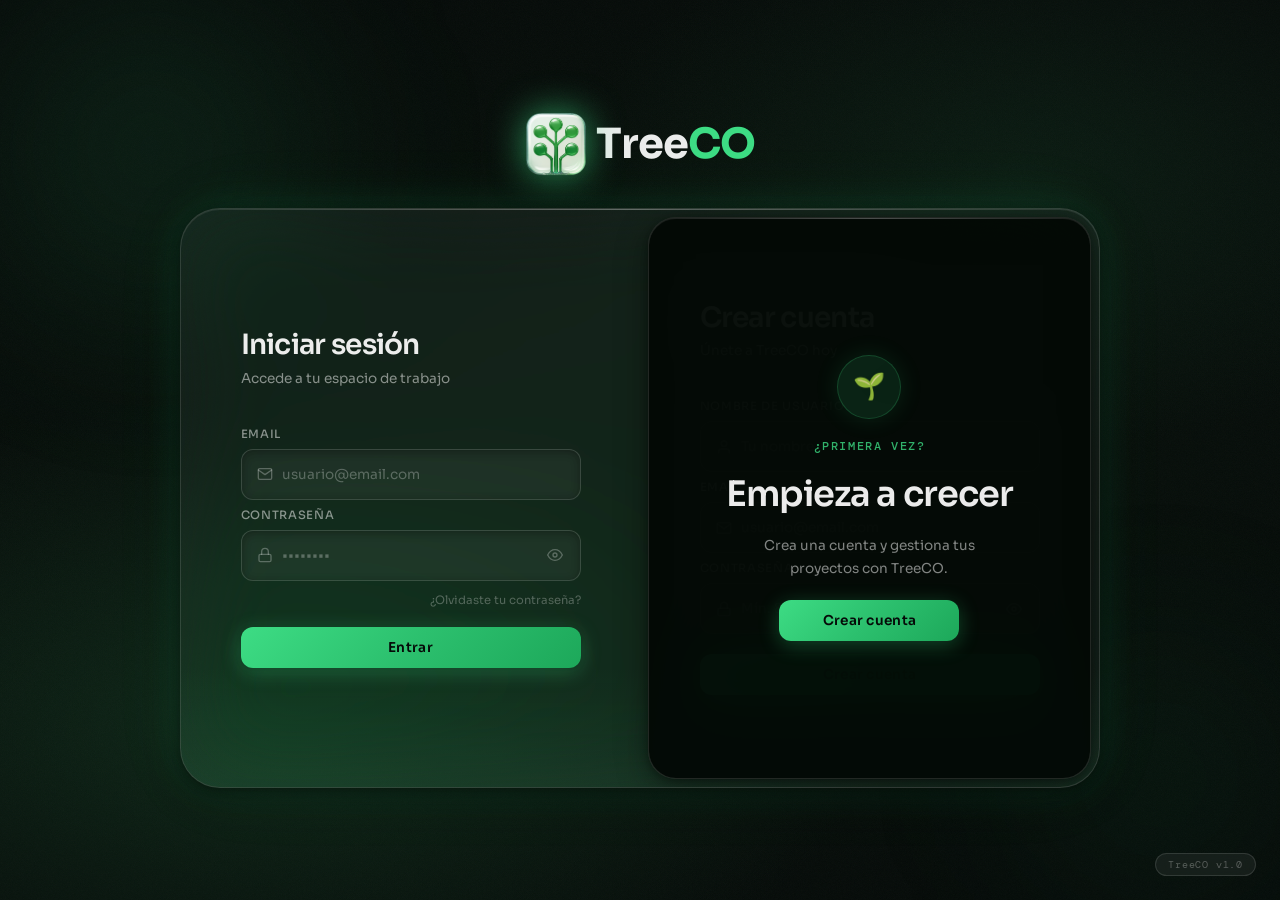
==== frontend/calendar.html @ d1b994dc "Add calendar feature with HTML structure, CSS styles, and JavaScript functionality; update dashboard" ====
<!DOCTYPE html>
<html lang="es">
<head>
  <meta charset="UTF-8" />
  <meta name="viewport" content="width=device-width, initial-scale=1.0" />
  <title>TreeCO — Calendario</title>
  <link rel="icon" type="image/png" href="assets/img/favicon/TreeCO.svg" />
  <link rel="apple-touch-icon" href="assets/img/favicon/TreeCO.svg" />
  <link rel="stylesheet" href="css/root.css" />
  <link rel="stylesheet" href="css/dashboard.css" />
  <link rel="stylesheet" href="css/calendar.css" />
  <script>
    (function () {
      if (!sessionStorage.getItem('treeco_user')) {
        window.location.replace('index.html');
      }
    })();
  </script>
</head>
<body>

  <!-- ── Barra lateral izquierda — IDÉNTICA al dashboard ── -->
  <div class="lateral-izq">
    <a class="logo" href="dashboard.html">
      <img src="assets/img/favicon/TreeCO.svg" alt="TreeCO logo" class="logo-imagen" width="40" height="40" draggable="false" />
      <span class="logo-nombre">Tree<span>CO</span></span>
    </a>

    <nav class="navegador">
      <a class="enlace" href="dashboard.html"><span class="icono">⬡</span> Dashboard</a>
      <a class="enlace" href=""><span class="icono">⚐</span> Proyectos</a>
      <a class="enlace" href=""><span class="icono">✓</span> Tareas</a>
      <a class="enlace-activo" href="calendar.html"><span class="icono">◷</span> Calendario</a>
    </nav>

    <a class="usuario" href="">
      <div class="usuario-avatar">
        <img id="nav-avatar" src="" alt="img-usuario" />
        <span class="usuario-status"></span>
      </div>
      <div class="nombre-usuario">
        <h3 id="nav-name">Nombre</h3>
        <h4 id="nav-role">Rol</h4>
      </div>
    </a>
  </div>

  <!-- ── Contenido bajo el header ── -->
  <div class="cal-page">

    <!-- SIDEBAR -->
    <aside class="cal-sidebar">

      <div class="mini-cal glass-card">
        <div class="mini-cal-header">
          <button class="mini-nav-btn" id="mini-prev">‹</button>
          <button class="mini-month-btn" id="mini-month-label-btn">
            <span id="mini-month-label"></span>
          </button>
          <button class="mini-nav-btn" id="mini-next">›</button>
        </div>
        <div class="mini-weekdays">
          <span>Lu</span><span>Ma</span><span>Mi</span>
          <span>Ju</span><span>Vi</span><span>Sá</span><span>Do</span>
        </div>
        <div class="mini-grid" id="mini-grid"></div>
      </div>

      <div class="sidebar-card glass-card">
        <p class="card-label">Leyenda</p>
        <div class="legend-grid">
          <div class="legend-item"><span class="dot dot-high"></span>Alta</div>
          <div class="legend-item"><span class="dot dot-mid"></span>Media</div>
          <div class="legend-item"><span class="dot dot-low"></span>Baja</div>
          <div class="legend-item"><span class="dot dot-done"></span>Hecha</div>
          <div class="legend-item"><span class="dot dot-exp"></span>Vencida</div>
          <div class="legend-item"><span class="dot dot-today"></span>Hoy</div>
        </div>
      </div>

      <div class="sidebar-card glass-card upcoming-card">
        <p class="card-label">Próximos 7 días</p>
        <div class="upcoming-list" id="upcoming-list">
          <span class="empty-msg">Cargando…</span>
        </div>
      </div>

    </aside>

    <!-- CALENDARIO -->
    <section class="cal-section">

      <!-- Barra de control -->
      <div class="cal-bar glass-card">
        <div class="nav-group">
          <button class="icon-btn" id="cal-prev">
            <svg width="13" height="13" viewBox="0 0 14 14" fill="none">
              <path d="M9 2L4 7L9 12" stroke="currentColor" stroke-width="1.7" stroke-linecap="round" stroke-linejoin="round"/>
            </svg>
          </button>
          <button class="title-btn" id="cal-title-btn" title="Ir a mes / año  (G)">
            <span class="title-month" id="cal-month-name"></span>
            <span class="title-year"  id="cal-year"></span>
            <svg class="title-caret" width="9" height="9" viewBox="0 0 10 10" fill="none">
              <path d="M1.5 3.5L5 7L8.5 3.5" stroke="currentColor" stroke-width="1.4" stroke-linecap="round"/>
            </svg>
          </button>
          <button class="icon-btn" id="cal-next">
            <svg width="13" height="13" viewBox="0 0 14 14" fill="none">
              <path d="M5 2L10 7L5 12" stroke="currentColor" stroke-width="1.7" stroke-linecap="round" stroke-linejoin="round"/>
            </svg>
          </button>
        </div>

        <div class="toolbar">
          <div class="search-wrap">
            <svg width="11" height="11" viewBox="0 0 13 13" fill="none">
              <circle cx="5.5" cy="5.5" r="4" stroke="currentColor" stroke-width="1.3"/>
              <path d="M9 9L12 12" stroke="currentColor" stroke-width="1.3" stroke-linecap="round"/>
            </svg>
            <input type="text" id="task-search" class="search-input" placeholder="Buscar…  (/)" autocomplete="off"/>
            <div class="search-results" id="search-results"></div>
          </div>
          <div class="select-wrap">
            <select id="project-filter" class="proj-select">
              <option value="">Todos los proyectos</option>
            </select>
            <svg width="8" height="8" viewBox="0 0 10 10" fill="none" class="sel-caret">
              <path d="M2 3.5L5 6.5L8 3.5" stroke="currentColor" stroke-width="1.4" stroke-linecap="round"/>
            </svg>
          </div>
        </div>

        <div class="bar-actions">
          <button class="btn-today" id="btn-today">Hoy</button>
          <div class="view-toggle">
            <button class="vbtn active" id="view-month">Mes</button>
            <button class="vbtn" id="view-week">Semana</button>
          </div>
        </div>
      </div>

      <!-- Cabecera días -->
      <div class="weekdays-row" id="cal-weekdays">
        <span>Lun</span><span>Mar</span><span>Mié</span>
        <span>Jue</span><span>Vie</span><span>Sáb</span><span>Dom</span>
      </div>

      <!-- Grid -->
      <div class="cal-grid" id="cal-grid"></div>

      <div class="cal-loading" id="cal-loading"><div class="spinner"></div></div>

    </section>
  </div>

  <!-- PICKER MES / AÑO -->
  <div class="picker-overlay" id="picker-backdrop">
    <div class="picker-box" id="picker-card">

      <!-- Cabecera -->
      <div class="picker-head">
        <span class="picker-label">Ir a fecha</span>
        <button class="picker-close-btn" id="picker-close-btn" title="Cerrar (Esc)">
          <svg width="10" height="10" viewBox="0 0 12 12" fill="none">
            <path d="M1.5 1.5L10.5 10.5M10.5 1.5L1.5 10.5" stroke="currentColor" stroke-width="1.6" stroke-linecap="round"/>
          </svg>
        </button>
      </div>

      <!-- Año -->
      <div class="picker-year-row">
        <button class="py-btn" id="picker-year-prev">
          <svg width="10" height="10" viewBox="0 0 12 12" fill="none">
            <path d="M8 2L4 6L8 10" stroke="currentColor" stroke-width="1.6" stroke-linecap="round"/>
          </svg>
        </button>
        <input type="number" class="py-input" id="picker-year-input" min="2000" max="2099"/>
        <button class="py-btn" id="picker-year-next">
          <svg width="10" height="10" viewBox="0 0 12 12" fill="none">
            <path d="M4 2L8 6L4 10" stroke="currentColor" stroke-width="1.6" stroke-linecap="round"/>
          </svg>
        </button>
      </div>

      <!-- Meses -->
      <div class="picker-months" id="picker-months"></div>

      <!-- Footer -->
      <div class="picker-footer">
        <button class="picker-today-btn" id="picker-today-btn">Hoy</button>
        <div class="picker-footer-right">
          <button class="picker-cancel-btn" id="picker-cancel-btn">Cancelar</button>
          <button class="picker-apply-btn" id="picker-apply-btn">Aplicar</button>
        </div>
      </div>

    </div>
  </div>

  <!-- MODAL DÍA -->
  <div class="modal-overlay" id="day-modal-backdrop">
    <div class="modal-box" id="day-modal">
      <div class="modal-head">
        <div>
          <span class="modal-eyebrow">Tareas del día</span>
          <h3 class="modal-date" id="modal-date-title"></h3>
        </div>
        <div class="modal-head-right">
          <div id="modal-day-stats"></div>
          <button class="icon-btn" id="modal-close">
            <svg width="12" height="12" viewBox="0 0 12 12" fill="none">
              <path d="M1.5 1.5L10.5 10.5M10.5 1.5L1.5 10.5" stroke="currentColor" stroke-width="1.5" stroke-linecap="round"/>
            </svg>
          </button>
        </div>
      </div>
      <div class="modal-filters">
        <button class="mf active" data-filter="all">Todas</button>
        <button class="mf" data-filter="active">Activas</button>
        <button class="mf" data-filter="completed">Completadas</button>
      </div>
      <div class="modal-body">
        <div id="modal-tasks-list"></div>
      </div>
      <div class="modal-foot">
        <button class="add-task-btn" id="btn-add-task">
          <svg width="9" height="9" viewBox="0 0 10 10" fill="none">
            <path d="M5 1V9M1 5H9" stroke="currentColor" stroke-width="1.8" stroke-linecap="round"/>
          </svg>
          Nueva tarea
        </button>
      </div>
    </div>
  </div>

  <div class="toast-container" id="toast-container"></div>
  <script src="js/calendar.js"></script>
</body>
</html>
---- frontend/css/root.css ----
/* ═══════════════════════════════════════════════
   TREECO — Design Tokens & CSS Variables
   ═══════════════════════════════════════════════ */

	 @import url('https://fonts.googleapis.com/css2?family=Sora:wght@300;400;500;600;700&family=DM+Mono:wght@300;400;500&display=swap');

	 :root {
	 
		 /* ── Paleta base ───────────────────────────── */
		 --color-bg-deep:        #050a08;
		 --color-bg-mid:         #0a110d;
		 --color-bg-surface:     #0d1610;
	 
		 --color-glass-white:    rgba(255, 255, 255, 0.06);
		 --color-glass-white-md: rgba(255, 255, 255, 0.10);
		 --color-glass-white-lg: rgba(255, 255, 255, 0.15);
		 --color-glass-border:   rgba(255, 255, 255, 0.12);
		 --color-glass-border-hover: rgba(255, 255, 255, 0.22);
	 
		 --color-green-primary:  #3ddc84;
		 --color-green-glow:     rgba(61, 220, 132, 0.18);
		 --color-green-glow-lg:  rgba(61, 220, 132, 0.08);
		 --color-green-dim:      rgba(61, 220, 132, 0.6);
		 --color-green-faint:    rgba(61, 220, 132, 0.12);
	 
		 --color-text-primary:   rgba(255, 255, 255, 0.92);
		 --color-text-secondary: rgba(255, 255, 255, 0.50);
		 --color-text-muted:     rgba(255, 255, 255, 0.28);
		 --color-text-accent:    #3ddc84;
	 
		 --color-error:          rgba(255, 80, 80, 0.85);
		 --color-error-bg:       rgba(255, 80, 80, 0.08);
	 
		 /* ── Tipografía ─────────────────────────────── */
		 --font-sans:   'Sora', sans-serif;
		 --font-mono:   'DM Mono', monospace;
	 
		 --text-xs:     0.72rem;
		 --text-sm:     0.85rem;
		 --text-base:   1rem;
		 --text-lg:     1.18rem;
		 --text-xl:     1.4rem;
		 --text-2xl:    1.75rem;
		 --text-3xl:    2.2rem;
		 --text-4xl:    2.8rem;
	 
		 --weight-light:   300;
		 --weight-regular: 400;
		 --weight-medium:  500;
		 --weight-semi:    600;
		 --weight-bold:    700;
	 
		 /* ── Espaciado ──────────────────────────────── */
		 --space-1:   0.25rem;
		 --space-2:   0.5rem;
		 --space-3:   0.75rem;
		 --space-4:   1rem;
		 --space-5:   1.25rem;
		 --space-6:   1.5rem;
		 --space-8:   2rem;
		 --space-10:  2.5rem;
		 --space-12:  3rem;
		 --space-16:  4rem;
		 --space-20:  5rem;
	 
		 /* ── Radios ─────────────────────────────────── */
		 --radius-sm:   6px;
		 --radius-md:   12px;
		 --radius-lg:   20px;
		 --radius-xl:   28px;
		 --radius-2xl:  40px;
		 --radius-full: 9999px;
	 
		 /* ── Sombras ────────────────────────────────── */
		 --shadow-glass:       0 8px 32px rgba(0, 0, 0, 0.45), 0 2px 8px rgba(0, 0, 0, 0.3);
		 --shadow-glass-hover: 0 16px 48px rgba(0, 0, 0, 0.55), 0 4px 16px rgba(0, 0, 0, 0.4);
		 --shadow-glow-green:  0 0 40px rgba(61, 220, 132, 0.15), 0 0 80px rgba(61, 220, 132, 0.06);
		 --shadow-inset:       inset 0 1px 0 rgba(255, 255, 255, 0.08);
		 --shadow-inset-dark:  inset 0 2px 8px rgba(0, 0, 0, 0.3);
		 --shadow-btn:         0 4px 20px rgba(61, 220, 132, 0.3), 0 1px 4px rgba(0, 0, 0, 0.4);
		 --shadow-btn-hover:   0 6px 28px rgba(61, 220, 132, 0.45), 0 2px 8px rgba(0, 0, 0, 0.5);
	 
		 /* ── Backdrop ───────────────────────────────── */
		 --blur-sm:  blur(8px);
		 --blur-md:  blur(16px);
		 --blur-lg:  blur(28px);
		 --blur-xl:  blur(48px);
	 
		 /* ── Transiciones ───────────────────────────── */
		 --ease-glass:    cubic-bezier(0.23, 1, 0.32, 1);
		 --ease-bounce:   cubic-bezier(0.34, 1.56, 0.64, 1);
		 --ease-smooth:   cubic-bezier(0.4, 0, 0.2, 1);
		 --duration-fast: 180ms;
		 --duration-base: 300ms;
		 --duration-slow: 500ms;
		 --duration-slide: 700ms;
	 
		 /* ── Z-index ────────────────────────────────── */
		 --z-bg:      0;
		 --z-orbs:    1;
		 --z-card:    10;
		 --z-overlay: 20;
		 --z-tooltip: 30;
	 
		 /* ── Tamaño del card principal ──────────────── */
		 --card-width:   920px;
		 --card-height:  580px;
		 --panel-width:  50%;
	 }
---- frontend/css/dashboard.css ----
@import url("root.css");

/* ── Base ───────────────────────────── */
*,
*::before,
*::after {
  box-sizing: border-box;
  margin: 0;
  padding: 0;
}

html {
  font-size: 16px;
  -webkit-font-smoothing: antialiased;
  -moz-osx-font-smoothing: grayscale;
}

body {
  font-family: var(--font-sans);
  background: radial-gradient(ellipse 80% 60% at 20% 80%, rgba(20, 60, 35, 0.55) 0%, transparent 60%), radial-gradient(ellipse 60% 50% at 80% 20%, rgba(15, 45, 28, 0.45) 0%, transparent 60%), radial-gradient(ellipse 100% 80% at 50% 50%, rgba(8, 20, 12, 0.8) 0%, transparent 70%), var(--color-bg-deep);
  color: var(--color-text-primary);
  min-height: 100vh;
  overflow: hidden;
  display: flex;
  align-items: center;
  justify-content: center;
  position: relative;
}

/* ── Barra lateral izquierda ───────────────────────────── */
header {
  width: 100vw;
  display: flex;
  position: absolute;
  top: 0;
  padding: var(--space-5) var(--space-6);
  justify-content: space-between;
  align-items: center;
  border-bottom: 1px solid var(--color-glass-border);
}

/* --- Logo --- */
header .logo {
  display: flex;
  align-items: center;
  gap: var(--space-2);
  text-decoration: none;
}

header .logo .logo-imagen {
  width: 32px;
  height: 32px;
}

header .logo .logo-nombre {
  font-size: 1.55rem;
  font-weight: var(--weight-bold);
  letter-spacing: -0.03em;
  color: var(--color-text-primary);
  font-family: var(--font-sans);
  line-height: 1;
}

header .logo .logo-nombre span {
  color: var(--color-text-accent);
}

/* --- Nav --- */
header .navegador {
  display: flex;
  align-items: center;
  gap: var(--space-20);
}

header nav .enlace,
header nav .enlace-activo {
  display: flex;
  align-items: center;
  gap: var(--space-2);
  color: var(--color-text-secondary);
  text-decoration: none;
  font-size: var(--text-sm);
  font-weight: var(--weight-medium);
  padding: 0.5rem 0.85rem;
  border-radius: var(--radius-md);
  transition: all var(--duration-fast) var(--ease-smooth);
}

header nav .enlace:hover {
  color: var(--color-text-primary);
  background: var(--color-glass-white);
  border-color: var(--color-glass-border);
  border: 1px solid;
  transition: all var(--duration-fast) var(--ease-smooth);
}

header nav .enlace-activo {
  color: var(--color-text-accent);
  background: var(--color-green-faint);
  border-color: var(--color-glass-border);
  border: 1px solid;
}

/* --- Usuario --- */
header .usuario {
  display: flex;
  gap: 10px;
  align-items: center;
  text-decoration: none;
}

header .usuario .foto-usuario {
  width: 32px;
  height: 32px;
}

header .usuario .nombre-usuario h2 {
  color: var(--color-text-primary);
  font-size: var(--text-lg);
  margin-bottom: -2px;
}

header .usuario .nombre-usuario button {
  background: none;
  border: none;
  color: var(--color-text-secondary);
  font-size: var(--text-sm);
  transition: all var(--duration-fast) var(--ease-smooth);
}

header .usuario .nombre-usuario button:hover {
  color: var(--color-text-primary);
  transition: all var(--duration-fast) var(--ease-smooth);
}

/* ── Main ───────────────────────────── */
main {
  display: flex;
  justify-content: center;
  align-items: center;
  margin-top: var(--space-20);
  gap: var(--space-20);
}

main .tareas {
  display: flex;
  flex-direction: column;
  border: 1px solid;
  gap: 8rem;
  width: 50rem;
  align-items: center;
  padding: var(--space-8);
}

main .tareas .tarea {
  display: flex;
}
---- frontend/css/calendar.css ----
/* ═══════════════════════════════════════════════
   TREECO — calendar.css
   ═══════════════════════════════════════════════ */

*,
*::before,
*::after {
  box-sizing: border-box;
  margin: 0;
  padding: 0;
}
html {
  font-size: 16px;
  -webkit-font-smoothing: antialiased;
}

/* ── Body ─────────────────────────────────────── */
body {
  font-family: var(--font-sans);
  background:
    radial-gradient(
      ellipse 80% 60% at 20% 80%,
      rgba(20, 60, 35, 0.55) 0%,
      transparent 60%
    ),
    radial-gradient(
      ellipse 60% 50% at 80% 20%,
      rgba(15, 45, 28, 0.45) 0%,
      transparent 60%
    ),
    var(--color-bg-deep);
  color: var(--color-text-primary);
  height: 100vh;
  overflow: hidden;
  display: flex;
  flex-direction: column;
  align-items: stretch;
  justify-content: flex-start;
}

.lateral-izq {
  position: relative !important;
  top: auto !important;
  left: auto !important;
  width: 100% !important; /* ocupa todo el ancho */
  flex-shrink: 0;
  z-index: 50;
}

/* ── Glass ────────────────────────────────────── */
.glass-card {
  background: var(--color-glass-white);
  border: 1px solid var(--color-glass-border);
  border-radius: var(--radius-lg);
  backdrop-filter: var(--blur-md);
  -webkit-backdrop-filter: var(--blur-md);
}

/* ═══════════════════════════════════════════════
			LAYOUT PRINCIPAL
			body → lateral-izq (header) + cal-page (resto)
			cal-page → cal-sidebar (izq) + cal-section (der)
			cal-section → cal-bar + weekdays-row + cal-grid
			═══════════════════════════════════════════════ */

.cal-page {
  /* Ocupa TODO el ancho y TODO el alto restante */
  flex: 1;
  min-height: 0;
  width: 100%;
  display: grid;
  /* Sidebar fija, calendario se lleva todo lo demás */
  grid-template-columns: 260px 1fr;
  gap: 20px;
  padding: 16px 24px 16px 20px;
  overflow: hidden;
}

/* ── Sidebar ──────────────────────────────────── */
.cal-sidebar {
  display: flex;
  flex-direction: column;
  gap: 14px;
  overflow-y: auto;
  scrollbar-width: none;
  align-self: start; /* altura natural, no se estira */
}
.cal-sidebar::-webkit-scrollbar {
  display: none;
}

/* Mini calendario */
.mini-cal {
  padding: 14px;
  flex-shrink: 0;
}
.mini-cal-header {
  display: flex;
  align-items: center;
  justify-content: space-between;
  margin-bottom: 10px;
}
.mini-nav-btn {
  background: none;
  border: none;
  cursor: pointer;
  color: var(--color-text-muted);
  width: 24px;
  height: 24px;
  border-radius: 6px;
  display: flex;
  align-items: center;
  justify-content: center;
  font-size: 1rem;
  transition:
    background var(--duration-fast),
    color var(--duration-fast);
}
.mini-nav-btn:hover {
  background: rgba(255, 255, 255, 0.07);
  color: var(--color-text-primary);
}
.mini-month-btn {
  background: none;
  border: none;
  cursor: pointer;
  font-size: 0.85rem;
  font-weight: var(--weight-semi);
  color: var(--color-text-secondary);
  border-radius: 6px;
  padding: 2px 6px;
  transition:
    background var(--duration-fast),
    color var(--duration-fast);
}
.mini-month-btn:hover {
  background: rgba(255, 255, 255, 0.06);
  color: var(--color-text-accent);
}

.mini-weekdays {
  display: grid;
  grid-template-columns: repeat(7, 1fr);
  margin-bottom: 4px;
}
.mini-weekdays span {
  text-align: center;
  font-size: 0.68rem;
  font-weight: 600;
  color: rgba(255, 255, 255, 0.3);
  letter-spacing: 0.04em;
  text-transform: uppercase;
}

.mini-grid {
  display: grid;
  grid-template-columns: repeat(7, 1fr);
  gap: 2px;
}
.mini-day {
  aspect-ratio: 1;
  display: flex;
  align-items: center;
  justify-content: center;
  font-size: 0.78rem;
  color: var(--color-text-muted);
  border-radius: 6px;
  cursor: pointer;
  position: relative;
  transition:
    background var(--duration-fast),
    color var(--duration-fast);
}
.mini-day:hover {
  background: rgba(255, 255, 255, 0.07);
  color: var(--color-text-primary);
}
.mini-day.other-month {
  opacity: 0.18;
  pointer-events: none;
}
.mini-day.today {
  background: var(--color-green-faint);
  color: var(--color-green-primary);
  font-weight: 700;
}
.mini-day.selected {
  background: var(--color-green-primary) !important;
  color: #050a08 !important;
  font-weight: 700;
}
.mini-day.has-tasks::after {
  content: "";
  position: absolute;
  bottom: 2px;
  left: 50%;
  transform: translateX(-50%);
  width: 3px;
  height: 3px;
  border-radius: 50%;
  background: rgba(61, 220, 132, 0.5);
}
.mini-day.selected::after {
  background: rgba(5, 10, 8, 0.35);
}

/* Sidebar cards */
.sidebar-card {
  padding: 14px;
  flex-shrink: 0;
}
.card-label {
  font-size: 0.68rem;
  font-weight: 600;
  letter-spacing: 0.08em;
  text-transform: uppercase;
  color: var(--color-text-muted);
  margin-bottom: 10px;
}

/* Leyenda */
.legend-grid {
  display: grid;
  grid-template-columns: 1fr 1fr;
  gap: 8px;
}
.legend-item {
  display: flex;
  align-items: center;
  gap: 7px;
  font-size: 0.8rem;
  color: var(--color-text-secondary);
}
.dot {
  width: 7px;
  height: 7px;
  border-radius: 3px;
  flex-shrink: 0;
}
.dot-high {
  background: rgba(255, 100, 100, 0.8);
}
.dot-mid {
  background: rgba(251, 191, 36, 0.8);
}
.dot-low {
  background: rgba(61, 220, 132, 0.8);
}
.dot-done {
  background: rgba(255, 255, 255, 0.22);
}
.dot-exp {
  background: rgba(249, 115, 22, 0.8);
}

/* Upcoming */
.upcoming-card {
  display: flex;
  flex-direction: column;
  overflow: hidden;
}
.upcoming-list {
  overflow-y: auto;
  scrollbar-width: none;
  margin-top: 6px;
}
.upcoming-list::-webkit-scrollbar {
  display: none;
}

.up-item {
  display: flex;
  align-items: center;
  gap: 10px;
  padding: 9px 6px;
  border-radius: 8px;
  cursor: pointer;
  border-bottom: 1px solid rgba(255, 255, 255, 0.04);
  transition: background var(--duration-fast);
}
.up-item:last-child {
  border-bottom: none;
}
.up-item:hover {
  background: rgba(255, 255, 255, 0.04);
}
.up-bar {
  width: 3px;
  height: 30px;
  border-radius: 2px;
  flex-shrink: 0;
}
.up-info {
  flex: 1;
  min-width: 0;
}
.up-title {
  font-size: 0.82rem;
  font-weight: 500;
  color: var(--color-text-primary);
  display: block;
  white-space: nowrap;
  overflow: hidden;
  text-overflow: ellipsis;
  line-height: 1.3;
}
.up-proj {
  font-size: 0.7rem;
  color: var(--color-text-muted);
  display: block;
  margin-top: 2px;
  white-space: nowrap;
  overflow: hidden;
  text-overflow: ellipsis;
}
.up-badge {
  font-size: 0.7rem;
  font-weight: 700;
  font-family: var(--font-mono);
  padding: 3px 8px;
  border-radius: 8px;
  white-space: nowrap;
  flex-shrink: 0;
}
.badge-today {
  background: rgba(61, 220, 132, 0.12);
  color: var(--color-green-primary);
}
.badge-soon {
  background: rgba(251, 191, 36, 0.12);
  color: #fbbf24;
}
.badge-normal {
  background: rgba(255, 255, 255, 0.07);
  color: var(--color-text-muted);
}
.badge-urgent {
  background: rgba(255, 100, 100, 0.12);
  color: #ff8c8c;
}

.empty-msg {
  font-size: 0.8rem;
  color: var(--color-text-muted);
  text-align: center;
  display: block;
  padding: 20px 0;
}

/* ── Sección calendario (derecha) ─────────────── */
.cal-section {
  /* 3 filas: barra de control | cabecera días | GRID */
  display: grid;
  grid-template-rows: auto auto 1fr;
  gap: 10px;
  min-height: 0; /* ← sin esto el 1fr no funciona */
  overflow: hidden;
  position: relative;
}

/* ── Barra superior ───────────────────────────── */
.cal-bar {
  display: flex;
  align-items: center;
  justify-content: space-between;
  gap: 12px;
  padding: 10px 16px;
  flex-shrink: 0;
}

/* Grupo izquierdo: flechas + título */
.nav-group {
  display: flex;
  align-items: center;
  gap: 8px;
}
.icon-btn {
  background: rgba(255, 255, 255, 0.05);
  border: 1px solid rgba(255, 255, 255, 0.08);
  border-radius: 10px;
  color: var(--color-text-muted);
  width: 34px;
  height: 34px;
  display: flex;
  align-items: center;
  justify-content: center;
  cursor: pointer;
  transition: all var(--duration-fast);
}
.icon-btn:hover {
  background: rgba(255, 255, 255, 0.1);
  color: var(--color-text-primary);
  border-color: rgba(255, 255, 255, 0.14);
}

.title-btn {
  background: none;
  border: none;
  cursor: pointer;
  display: flex;
  align-items: baseline;
  gap: 8px;
  border-radius: 8px;
  padding: 4px 8px;
  transition: background var(--duration-fast);
}
.title-btn:hover {
  background: rgba(255, 255, 255, 0.05);
}
.title-month {
  /* MES grande y prominente */
  font-size: 1.25rem;
  font-weight: 700;
  color: var(--color-text-primary);
  letter-spacing: -0.03em;
  text-transform: capitalize;
}
.title-year {
  font-size: 1rem;
  color: var(--color-text-muted);
  font-family: var(--font-mono);
}
.title-caret {
  color: rgba(255, 255, 255, 0.2);
  transition: color var(--duration-fast);
  font-size: 0.85rem;
}
.title-btn:hover .title-caret {
  color: var(--color-text-accent);
}

/* Toolbar centro: buscador + proyecto */
.toolbar {
  display: flex;
  align-items: center;
  gap: 10px;
  flex: 1;
  justify-content: center;
}

.search-wrap {
  position: relative;
  display: flex;
  align-items: center;
  gap: 6px;
  background: rgba(255, 255, 255, 0.04);
  border: 1px solid rgba(255, 255, 255, 0.08);
  border-radius: 10px;
  padding: 7px 12px;
  transition:
    border-color var(--duration-fast),
    box-shadow var(--duration-fast);
  min-width: 200px;
}
.search-wrap svg {
  color: var(--color-text-muted);
  flex-shrink: 0;
}
.search-wrap:focus-within {
  border-color: rgba(61, 220, 132, 0.3);
  box-shadow: 0 0 0 3px rgba(61, 220, 132, 0.06);
}
.search-input {
  background: none;
  border: none;
  outline: none;
  color: var(--color-text-primary);
  font-family: var(--font-sans);
  font-size: 0.85rem;
  width: 150px;
}
.search-input::placeholder {
  color: var(--color-text-muted);
}

.search-results {
  position: absolute;
  top: calc(100% + 6px);
  left: 0;
  right: 0;
  z-index: 200;
  background: var(--color-bg-surface);
  border: 1px solid rgba(255, 255, 255, 0.1);
  border-radius: 12px;
  display: none;
  overflow: hidden;
  box-shadow: 0 16px 40px rgba(0, 0, 0, 0.6);
  max-height: 220px;
  overflow-y: auto;
  scrollbar-width: none;
}
.search-results::-webkit-scrollbar {
  display: none;
}
.search-results.open {
  display: block;
}
.sr-item {
  display: flex;
  align-items: center;
  gap: 10px;
  padding: 10px 14px;
  cursor: pointer;
  border-bottom: 1px solid rgba(255, 255, 255, 0.04);
  transition: background var(--duration-fast);
}
.sr-item:last-child {
  border-bottom: none;
}
.sr-item:hover {
  background: rgba(255, 255, 255, 0.05);
}
.sr-dot {
  width: 5px;
  height: 5px;
  border-radius: 50%;
  flex-shrink: 0;
}
.sr-title {
  font-size: 0.85rem;
  color: var(--color-text-primary);
  flex: 1;
  white-space: nowrap;
  overflow: hidden;
  text-overflow: ellipsis;
}
.sr-date {
  font-size: 0.72rem;
  color: var(--color-text-muted);
  font-family: var(--font-mono);
  white-space: nowrap;
}

.select-wrap {
  position: relative;
  display: flex;
  align-items: center;
}
.proj-select {
  appearance: none;
  background: rgba(255, 255, 255, 0.04);
  border: 1px solid rgba(255, 255, 255, 0.08);
  border-radius: 10px;
  color: var(--color-text-secondary);
  font-family: var(--font-sans);
  font-size: 0.85rem;
  padding: 7px 32px 7px 12px;
  cursor: pointer;
  transition: border-color var(--duration-fast);
}
.proj-select:hover {
  border-color: rgba(255, 255, 255, 0.13);
}
.proj-select:focus {
  outline: none;
  border-color: rgba(61, 220, 132, 0.28);
}
.proj-select option {
  background: #0d1610;
}
.sel-caret {
  position: absolute;
  right: 10px;
  pointer-events: none;
  color: var(--color-text-muted);
}

/* Acciones derecha */
.bar-actions {
  display: flex;
  align-items: center;
  gap: 10px;
}
.btn-today {
  background: none;
  border: 1px solid rgba(61, 220, 132, 0.2);
  border-radius: 10px;
  color: rgba(61, 220, 132, 0.7);
  font-family: var(--font-sans);
  font-size: 0.85rem;
  font-weight: 600;
  padding: 6px 14px;
  cursor: pointer;
  transition: all var(--duration-fast);
}
.btn-today:hover {
  background: var(--color-green-faint);
  color: var(--color-text-accent);
  border-color: rgba(61, 220, 132, 0.35);
}

.view-toggle {
  display: flex;
  background: rgba(255, 255, 255, 0.04);
  border: 1px solid rgba(255, 255, 255, 0.08);
  border-radius: 10px;
  overflow: hidden;
}
.vbtn {
  background: none;
  border: none;
  color: var(--color-text-muted);
  font-family: var(--font-sans);
  font-size: 0.85rem;
  font-weight: 500;
  padding: 6px 14px;
  cursor: pointer;
  transition: all var(--duration-fast);
}
.vbtn.active {
  background: var(--color-green-faint);
  color: var(--color-text-accent);
}
.vbtn:hover:not(.active) {
  color: var(--color-text-secondary);
}

/* ── Cabecera días de la semana ───────────────── */
.weekdays-row {
  display: grid;
  grid-template-columns: repeat(7, 1fr);
  gap: 5px;
  flex-shrink: 0;
}
.weekdays-row span {
  text-align: center;
  font-size: 0.78rem;
  font-weight: 600;
  color: rgba(255, 255, 255, 0.28);
  letter-spacing: 0.06em;
  text-transform: uppercase;
  padding: 5px 0;
}

/* ═══════════════════════════════════════════════
			GRID — ocupa TODO el espacio restante (1fr)
			═══════════════════════════════════════════════ */
.cal-grid {
  display: grid;
  grid-template-columns: repeat(7, 1fr);
  /* Las filas se reparten TODO el 1fr disponible de forma equitativa */
  grid-auto-rows: 1fr;
  gap: 5px;
  /* Las dos líneas siguientes son la clave para que 1fr funcione */
  min-height: 0;
  height: 100%;
  overflow: hidden;
  animation: fadeUp 0.18s ease;
}
@keyframes fadeUp {
  from {
    opacity: 0;
    transform: translateY(4px);
  }
  to {
    opacity: 1;
    transform: translateY(0);
  }
}

/* Vista semana: 1 fila con altura cómoda */
.cal-grid.week-view {
  grid-auto-rows: minmax(160px, 240px);
  height: auto;
  align-content: start;
}

/* ── Celda ────────────────────────────────────── */
.cal-day {
  background: rgba(255, 255, 255, 0.025);
  border: 1px solid rgba(255, 255, 255, 0.06);
  border-radius: 10px;
  padding: 10px 12px;
  cursor: pointer;
  display: flex;
  flex-direction: column;
  min-height: 0;
  overflow: hidden;
  transition:
    background 0.15s,
    border-color 0.15s,
    transform 0.15s;
}
.cal-day:hover {
  background: rgba(255, 255, 255, 0.05);
  border-color: rgba(255, 255, 255, 0.12);
  transform: translateY(-1px);
  z-index: 2;
}
.cal-day.other-month {
  opacity: 0.1;
  pointer-events: none;
}
.cal-day.today {
  border-color: rgba(61, 220, 132, 0.35);
  background: rgba(61, 220, 132, 0.05);
}
.cal-day.selected {
  border-color: rgba(61, 220, 132, 0.45);
  box-shadow: inset 0 0 0 1px rgba(61, 220, 132, 0.12);
}

/* Heatmap sutil */
.cal-day.h1 {
  background: rgba(61, 220, 132, 0.02);
}
.cal-day.h2 {
  background: rgba(61, 220, 132, 0.04);
}
.cal-day.h3 {
  background: rgba(61, 220, 132, 0.07);
}
.cal-day.h4 {
  background: rgba(61, 220, 132, 0.1);
}

/* Cabecera de celda */
.day-hdr {
  display: flex;
  align-items: center;
  justify-content: space-between;
  margin-bottom: 4px;
  flex-shrink: 0;
}
.day-num {
  font-size: 0.92rem;
  font-weight: 600;
  color: rgba(255, 255, 255, 0.45);
  min-width: 26px;
  min-height: 26px;
  display: flex;
  align-items: center;
  justify-content: center;
  border-radius: 50%;
}
.cal-day.today .day-num {
  background: var(--color-green-primary);
  color: #050a08;
  font-weight: 700;
  font-size: 0.88rem;
}
.day-cnt {
  font-size: 0.68rem;
  font-family: var(--font-mono);
  color: rgba(255, 255, 255, 0.3);
  background: rgba(255, 255, 255, 0.08);
  border-radius: 8px;
  padding: 1px 6px;
}

/* Tareas dentro de la celda */
.day-tasks {
  display: flex;
  flex-direction: column;
  gap: 3px;
  flex: 1;
  overflow: hidden;
  margin-top: 2px;
}

.tpill {
  display: flex;
  align-items: center;
  gap: 5px;
  padding: 3px 7px;
  border-radius: 5px;
  font-size: 0.74rem;
  font-weight: 500;
  white-space: nowrap;
  overflow: hidden;
  cursor: pointer;
  transition: opacity 0.15s;
}
.tpill:hover {
  opacity: 0.65;
}
.tpill.p-HIGH {
  background: rgba(255, 100, 100, 0.12);
  color: rgba(255, 150, 150, 0.9);
}
.tpill.p-MID {
  background: rgba(251, 191, 36, 0.1);
  color: rgba(252, 211, 77, 0.9);
}
.tpill.p-LOW {
  background: rgba(61, 220, 132, 0.1);
  color: rgba(110, 231, 183, 0.9);
}
.tpill.p-done {
  background: rgba(255, 255, 255, 0.05);
  color: rgba(255, 255, 255, 0.25);
  text-decoration: line-through;
}
.tpill.p-exp {
  background: rgba(249, 115, 22, 0.1);
  color: rgba(251, 146, 60, 0.9);
}
.tpill-dot {
  width: 5px;
  height: 5px;
  border-radius: 50%;
  flex-shrink: 0;
  opacity: 0.8;
}
.p-HIGH .tpill-dot {
  background: #ff6464;
}
.p-MID .tpill-dot {
  background: #fbbf24;
}
.p-LOW .tpill-dot {
  background: var(--color-green-primary);
}
.p-done .tpill-dot {
  background: rgba(255, 255, 255, 0.2);
}
.p-exp .tpill-dot {
  background: #f97316;
}
.tpill-txt {
  overflow: hidden;
  text-overflow: ellipsis;
  flex: 1;
}

.day-more {
  font-size: 0.7rem;
  color: rgba(255, 255, 255, 0.25);
  padding: 0 4px;
  cursor: pointer;
  margin-top: 2px;
}
.day-more:hover {
  color: var(--color-text-accent);
}

/* Loading */
.cal-loading {
  position: absolute;
  inset: 0;
  display: none;
  align-items: center;
  justify-content: center;
  background: rgba(5, 10, 8, 0.4);
  border-radius: 10px;
  z-index: 10;
}
.cal-loading.on {
  display: flex;
}
.spinner {
  width: 22px;
  height: 22px;
  border: 2px solid rgba(255, 255, 255, 0.08);
  border-top-color: var(--color-green-primary);
  border-radius: 50%;
  animation: spin 0.65s linear infinite;
}
@keyframes spin {
  to {
    transform: rotate(360deg);
  }
}

/* ═══════════════════════════════════════════════
			PICKER
			═══════════════════════════════════════════════ */
.picker-overlay {
  position: fixed;
  inset: 0;
  z-index: 150;
  display: flex;
  align-items: center;
  justify-content: center;
  background: rgba(4, 9, 6, 0.6);
  backdrop-filter: blur(16px);
  -webkit-backdrop-filter: blur(16px);
  opacity: 0;
  pointer-events: none;
  transition: opacity 0.2s ease;
}
.picker-overlay.open {
  opacity: 1;
  pointer-events: all;
}

.picker-box {
  width: 340px;
  background: rgba(9, 16, 12, 0.97);
  border: 1px solid rgba(255, 255, 255, 0.1);
  border-radius: 22px;
  overflow: hidden;
  box-shadow:
    0 40px 100px rgba(0, 0, 0, 0.8),
    0 0 0 1px rgba(61, 220, 132, 0.04);
  transform: scale(0.94) translateY(10px);
  transition: transform 0.25s cubic-bezier(0.34, 1.56, 0.64, 1);
  display: flex;
  flex-direction: column;
}
.picker-overlay.open .picker-box {
  transform: scale(1) translateY(0);
}

/* Cabecera */
.picker-head {
  display: flex;
  align-items: center;
  justify-content: space-between;
  padding: 18px 22px 0;
}
.picker-label {
  font-size: 0.72rem;
  font-weight: 600;
  letter-spacing: 0.1em;
  text-transform: uppercase;
  color: var(--color-text-muted);
}
.picker-close-btn {
  background: none;
  border: none;
  cursor: pointer;
  color: var(--color-text-muted);
  width: 26px;
  height: 26px;
  border-radius: 8px;
  display: flex;
  align-items: center;
  justify-content: center;
  transition:
    background 0.15s,
    color 0.15s;
}
.picker-close-btn:hover {
  background: rgba(255, 255, 255, 0.07);
  color: var(--color-text-primary);
}

/* Fila año */
.picker-year-row {
  display: flex;
  align-items: center;
  justify-content: space-between;
  padding: 14px 22px 18px;
  border-bottom: 1px solid rgba(255, 255, 255, 0.06);
}
.py-btn {
  background: rgba(255, 255, 255, 0.05);
  border: 1px solid rgba(255, 255, 255, 0.08);
  border-radius: 10px;
  color: var(--color-text-muted);
  width: 36px;
  height: 36px;
  display: flex;
  align-items: center;
  justify-content: center;
  cursor: pointer;
  flex-shrink: 0;
  transition: all 0.15s;
}
.py-btn:hover {
  background: rgba(255, 255, 255, 0.1);
  color: var(--color-text-primary);
  border-color: rgba(255, 255, 255, 0.14);
}
.py-input {
  font-size: 2rem;
  font-weight: 700;
  font-family: var(--font-mono);
  color: var(--color-text-primary);
  letter-spacing: -0.04em;
  background: none;
  border: none;
  outline: none;
  text-align: center;
  width: 110px;
  -moz-appearance: textfield;
}
.py-input::-webkit-outer-spin-button,
.py-input::-webkit-inner-spin-button {
  -webkit-appearance: none;
}

/* Grid de meses */
.picker-months {
  display: grid;
  grid-template-columns: repeat(3, 1fr);
  gap: 5px;
  padding: 18px 22px;
}
.pm-btn {
  background: none;
  border: 1px solid rgba(255, 255, 255, 0.05);
  border-radius: 10px;
  color: rgba(255, 255, 255, 0.45);
  font-family: var(--font-sans);
  font-size: 0.88rem;
  font-weight: 500;
  padding: 11px 0;
  cursor: pointer;
  text-align: center;
  transition:
    background 0.14s,
    color 0.14s,
    border-color 0.14s;
  position: relative;
}
.pm-btn:hover {
  background: rgba(255, 255, 255, 0.07);
  color: var(--color-text-primary);
  border-color: rgba(255, 255, 255, 0.1);
}
/* Mes actual del calendario (origen) — indicador sutil */
.pm-btn.is-origin {
  color: var(--color-text-secondary);
  border-color: rgba(255, 255, 255, 0.1);
}
/* Hoy */
.pm-btn.is-today::after {
  content: "";
  position: absolute;
  bottom: 5px;
  left: 50%;
  transform: translateX(-50%);
  width: 4px;
  height: 4px;
  border-radius: 50%;
  background: var(--color-green-primary);
  opacity: 0.7;
}
/* Seleccionado — pendiente de aplicar */
.pm-btn.is-active {
  background: rgba(61, 220, 132, 0.14) !important;
  color: var(--color-green-primary) !important;
  border-color: rgba(61, 220, 132, 0.35) !important;
  font-weight: 600;
  box-shadow: inset 0 0 0 1px rgba(61, 220, 132, 0.15);
}

/* Footer */
.picker-footer {
  display: flex;
  align-items: center;
  justify-content: space-between;
  padding: 14px 22px 18px;
  border-top: 1px solid rgba(255, 255, 255, 0.06);
}
.picker-footer-right {
  display: flex;
  align-items: center;
  gap: 8px;
}
.picker-today-btn {
  background: rgba(61, 220, 132, 0.08);
  border: 1px solid rgba(61, 220, 132, 0.18);
  border-radius: 10px;
  color: var(--color-text-accent);
  font-family: var(--font-sans);
  font-size: 0.82rem;
  font-weight: 600;
  padding: 8px 16px;
  cursor: pointer;
  display: flex;
  align-items: center;
  gap: 6px;
  transition:
    background 0.15s,
    border-color 0.15s,
    transform 0.15s,
    box-shadow 0.15s;
}
.picker-today-btn::before {
  content: "◎";
  font-size: 0.75rem;
  opacity: 0.8;
}
.picker-today-btn:hover {
  background: rgba(61, 220, 132, 0.14);
  border-color: rgba(61, 220, 132, 0.35);
  box-shadow: 0 4px 14px rgba(61, 220, 132, 0.15);
  transform: translateY(-1px);
}
.picker-today-btn:active {
  transform: translateY(0);
}
.picker-cancel-btn {
  background: none;
  border: 1px solid rgba(255, 255, 255, 0.08);
  border-radius: 10px;
  color: var(--color-text-muted);
  font-family: var(--font-sans);
  font-size: 0.85rem;
  font-weight: 500;
  padding: 8px 18px;
  cursor: pointer;
  transition: all 0.15s;
}
.picker-cancel-btn:hover {
  background: rgba(255, 255, 255, 0.06);
  color: var(--color-text-primary);
}
.picker-apply-btn {
  background: var(--color-green-primary);
  border: none;
  border-radius: 10px;
  color: #050a08;
  font-family: var(--font-sans);
  font-size: 0.85rem;
  font-weight: 700;
  padding: 8px 22px;
  cursor: pointer;
  transition: all 0.15s;
  box-shadow: 0 4px 16px rgba(61, 220, 132, 0.25);
}
.picker-apply-btn:hover {
  background: #4fe897;
  box-shadow: 0 6px 22px rgba(61, 220, 132, 0.35);
  transform: translateY(-1px);
}
.picker-apply-btn:active {
  transform: translateY(0);
}

/* ═══════════════════════════════════════════════
			MODAL DÍA
			═══════════════════════════════════════════════ */
.modal-overlay {
  position: fixed;
  inset: 0;
  z-index: 200;
  background: rgba(5, 10, 8, 0.6);
  backdrop-filter: blur(8px);
  -webkit-backdrop-filter: blur(8px);
  display: flex;
  align-items: center;
  justify-content: center;
  opacity: 0;
  pointer-events: none;
  transition: opacity 0.25s ease;
}
.modal-overlay.open {
  opacity: 1;
  pointer-events: all;
}
.modal-box {
  width: 440px;
  max-width: calc(100vw - 2rem);
  max-height: 72vh;
  background: var(--color-bg-surface);
  border: 1px solid rgba(255, 255, 255, 0.1);
  border-radius: 18px;
  box-shadow: 0 32px 80px rgba(0, 0, 0, 0.7);
  display: flex;
  flex-direction: column;
  overflow: hidden;
  transform: scale(0.93) translateY(12px);
  transition: transform 0.25s cubic-bezier(0.34, 1.56, 0.64, 1);
}
.modal-overlay.open .modal-box {
  transform: scale(1) translateY(0);
}
.modal-head {
  display: flex;
  align-items: flex-start;
  justify-content: space-between;
  padding: 20px 22px 14px;
  border-bottom: 1px solid rgba(255, 255, 255, 0.06);
  flex-shrink: 0;
}
.modal-eyebrow {
  font-size: 0.65rem;
  font-weight: 600;
  letter-spacing: 0.08em;
  text-transform: uppercase;
  color: var(--color-text-accent);
  display: block;
  margin-bottom: 3px;
}
.modal-date {
  font-size: 1rem;
  font-weight: 700;
  color: var(--color-text-primary);
  letter-spacing: -0.02em;
  text-transform: capitalize;
}
.modal-head-right {
  display: flex;
  align-items: center;
  gap: 10px;
  flex-shrink: 0;
}
.mds {
  display: flex;
  gap: 4px;
  align-items: center;
}
.mds-chip {
  font-size: 0.65rem;
  font-weight: 600;
  font-family: var(--font-mono);
  padding: 2px 7px;
  border-radius: 8px;
}
.mds-high {
  background: rgba(255, 100, 100, 0.1);
  color: #ff8c8c;
}
.mds-mid {
  background: rgba(251, 191, 36, 0.09);
  color: #fcd34d;
}
.mds-low {
  background: rgba(61, 220, 132, 0.09);
  color: #6ee7b7;
}
.mds-done {
  background: rgba(255, 255, 255, 0.06);
  color: rgba(255, 255, 255, 0.3);
}
.mds-exp {
  background: rgba(249, 115, 22, 0.09);
  color: #fb923c;
}
.modal-filters {
  display: flex;
  gap: 4px;
  padding: 10px 22px;
  border-bottom: 1px solid rgba(255, 255, 255, 0.04);
  flex-shrink: 0;
}
.mf {
  background: none;
  border: 1px solid transparent;
  border-radius: 8px;
  color: var(--color-text-muted);
  font-family: var(--font-sans);
  font-size: 0.78rem;
  font-weight: 500;
  padding: 4px 12px;
  cursor: pointer;
  transition: all var(--duration-fast);
}
.mf:hover {
  color: var(--color-text-secondary);
  background: rgba(255, 255, 255, 0.04);
}
.mf.active {
  color: var(--color-text-accent);
  background: var(--color-green-faint);
  border-color: rgba(61, 220, 132, 0.18);
}
.modal-body {
  flex: 1;
  overflow-y: auto;
  padding: 14px 22px;
  scrollbar-width: none;
}
.modal-body::-webkit-scrollbar {
  display: none;
}
.m-task {
  display: flex;
  align-items: flex-start;
  gap: 14px;
  padding: 14px;
  border-radius: 12px;
  border: 1px solid transparent;
  transition: all 0.15s;
  margin-bottom: 8px;
  cursor: pointer;
}
.m-task:last-child {
  margin-bottom: 0;
}
.m-task:hover {
  background: rgba(255, 255, 255, 0.03);
  border-color: rgba(255, 255, 255, 0.07);
}
.m-bar {
  width: 2px;
  border-radius: 2px;
  align-self: stretch;
  min-height: 16px;
  flex-shrink: 0;
}
.m-task.t-HIGH .m-bar {
  background: rgba(255, 100, 100, 0.6);
}
.m-task.t-MID .m-bar {
  background: rgba(251, 191, 36, 0.6);
}
.m-task.t-LOW .m-bar {
  background: rgba(61, 220, 132, 0.6);
}
.m-task.t-done .m-bar {
  background: rgba(255, 255, 255, 0.14);
}
.m-task.t-exp .m-bar {
  background: rgba(249, 115, 22, 0.6);
}
.m-body {
  flex: 1;
  min-width: 0;
}
.m-title {
  font-size: 0.92rem;
  font-weight: 500;
  color: var(--color-text-primary);
  margin-bottom: 3px;
}
.m-task.t-done .m-title {
  text-decoration: line-through;
  color: var(--color-text-muted);
}
.m-desc {
  font-size: 0.82rem;
  color: var(--color-text-secondary);
  opacity: 0.65;
  margin-bottom: 8px;
  display: -webkit-box;
  -webkit-line-clamp: 2;
  -webkit-box-orient: vertical;
  overflow: hidden;
}
.m-meta {
  display: flex;
  gap: 8px;
  flex-wrap: wrap;
}
.m-tag {
  font-size: 0.65rem;
  font-weight: 600;
  padding: 2px 7px;
  border-radius: 7px;
  letter-spacing: 0.04em;
  text-transform: uppercase;
}
.tag-HIGH {
  background: rgba(255, 100, 100, 0.1);
  color: #ff8c8c;
}
.tag-MID {
  background: rgba(251, 191, 36, 0.09);
  color: #fcd34d;
}
.tag-LOW {
  background: rgba(61, 220, 132, 0.09);
  color: #6ee7b7;
}
.tag-done {
  background: rgba(255, 255, 255, 0.05);
  color: rgba(255, 255, 255, 0.28);
}
.tag-exp {
  background: rgba(249, 115, 22, 0.09);
  color: #fb923c;
}
.tag-proj {
  background: rgba(255, 255, 255, 0.05);
  color: var(--color-text-muted);
}
.m-check {
  width: 20px;
  height: 20px;
  flex-shrink: 0;
  margin-top: 2px;
  border: 1px solid rgba(255, 255, 255, 0.14);
  border-radius: 6px;
  display: flex;
  align-items: center;
  justify-content: center;
  cursor: pointer;
  transition: all 0.15s;
}
.m-check:hover {
  border-color: var(--color-green-primary);
  background: var(--color-green-faint);
}
.m-task.t-done .m-check {
  background: var(--color-green-faint);
  border-color: var(--color-green-primary);
}
.m-check svg {
  opacity: 0;
  transition: opacity 0.15s;
}
.m-task.t-done .m-check svg {
  opacity: 1;
}
.m-empty {
  text-align: center;
  padding: 32px 0;
  color: var(--color-text-muted);
  font-size: 0.92rem;
}
.m-empty-icon {
  font-size: 1.6rem;
  margin-bottom: 8px;
  display: block;
  opacity: 0.25;
}
.modal-foot {
  padding: 14px 22px;
  border-top: 1px solid rgba(255, 255, 255, 0.05);
  flex-shrink: 0;
}
.add-task-btn {
  display: flex;
  align-items: center;
  justify-content: center;
  gap: 8px;
  width: 100%;
  background: rgba(61, 220, 132, 0.06);
  border: 1px solid rgba(61, 220, 132, 0.15);
  border-radius: 10px;
  color: rgba(61, 220, 132, 0.65);
  font-family: var(--font-sans);
  font-size: 0.88rem;
  font-weight: 500;
  padding: 10px;
  cursor: pointer;
  transition: all 0.15s;
}
.add-task-btn:hover {
  background: var(--color-green-faint);
  color: var(--color-text-accent);
  border-color: rgba(61, 220, 132, 0.3);
}

/* ═══════════════════════════════════════════════
			TOASTS
			═══════════════════════════════════════════════ */
.toast-container {
  position: fixed;
  bottom: 20px;
  right: 20px;
  z-index: 300;
  display: flex;
  flex-direction: column;
  gap: 8px;
  pointer-events: none;
}
.toast {
  display: flex;
  align-items: center;
  gap: 12px;
  background: var(--color-bg-surface);
  border: 1px solid rgba(255, 255, 255, 0.1);
  border-radius: 12px;
  padding: 10px 18px;
  box-shadow: 0 10px 28px rgba(0, 0, 0, 0.5);
  font-size: 0.88rem;
  color: var(--color-text-primary);
  pointer-events: all;
  animation: tin 0.22s cubic-bezier(0.34, 1.56, 0.64, 1);
}
.toast.out {
  animation: tout 0.18s ease forwards;
}
.toast-dot {
  width: 6px;
  height: 6px;
  border-radius: 50%;
  flex-shrink: 0;
}
.toast.ok .toast-dot {
  background: var(--color-green-primary);
}
.toast.err .toast-dot {
  background: #ff6b6b;
}
@keyframes tin {
  from {
    opacity: 0;
    transform: translateY(10px) scale(0.95);
  }
  to {
    opacity: 1;
    transform: none;
  }
}
@keyframes tout {
  from {
    opacity: 1;
  }
  to {
    opacity: 0;
    transform: translateY(-4px);
  }
}
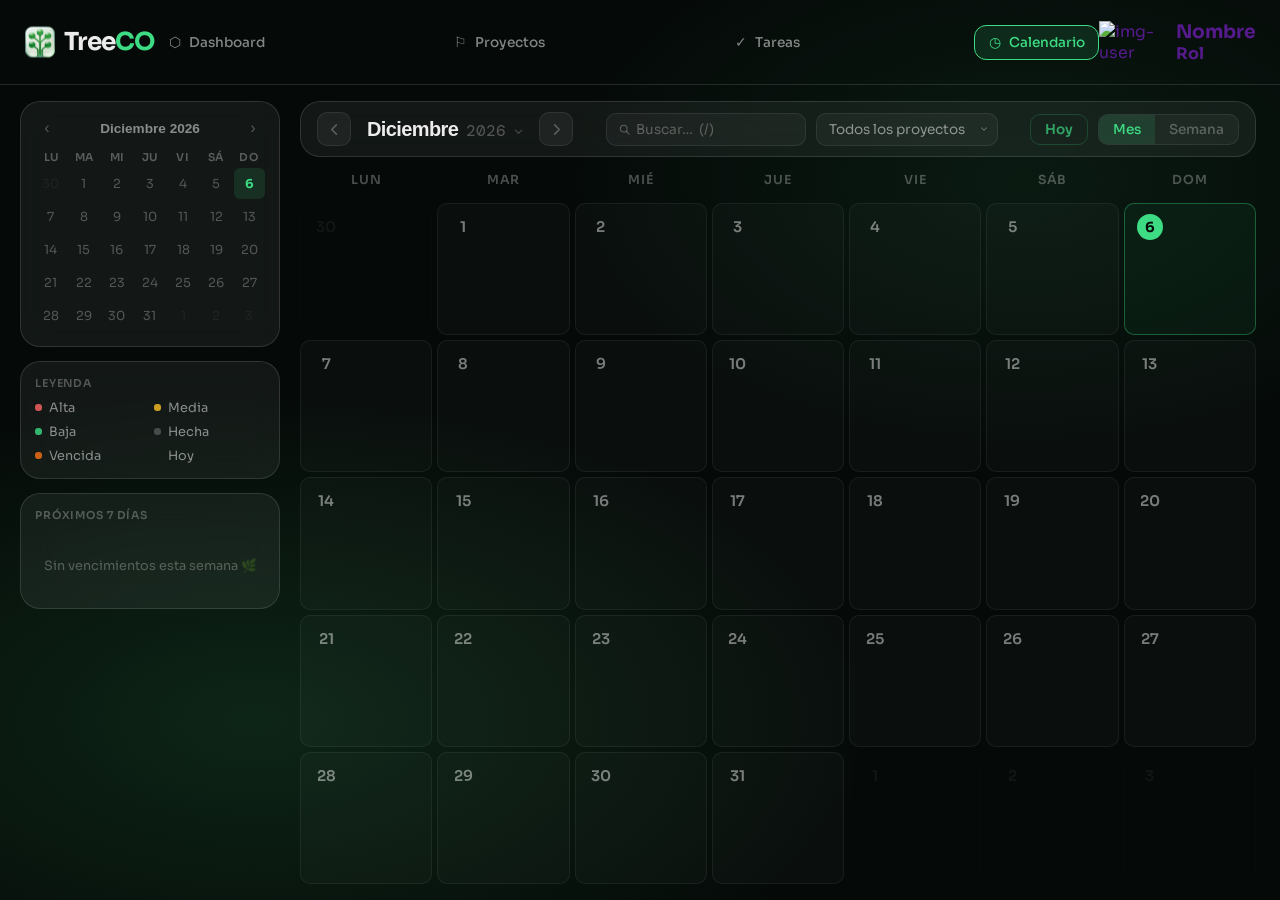
==== commit 5cb01403: "update 6 files and delete 1 file" ====
--- a/frontend/calendar.html
+++ b/frontend/calendar.html
@@ -1,240 +1,248 @@
 <!DOCTYPE html>
 <html lang="es">
+
 <head>
-  <meta charset="UTF-8" />
-  <meta name="viewport" content="width=device-width, initial-scale=1.0" />
-  <title>TreeCO — Calendario</title>
-  <link rel="icon" type="image/png" href="assets/img/favicon/TreeCO.svg" />
-  <link rel="apple-touch-icon" href="assets/img/favicon/TreeCO.svg" />
-  <link rel="stylesheet" href="css/root.css" />
-  <link rel="stylesheet" href="css/dashboard.css" />
-  <link rel="stylesheet" href="css/calendar.css" />
-  <script>
-    (function () {
-      if (!sessionStorage.getItem('treeco_user')) {
-        window.location.replace('index.html');
-      }
-    })();
-  </script>
+    <meta charset="UTF-8" />
+    <meta name="viewport" content="width=device-width, initial-scale=1.0" />
+    <title>TreeCO — Calendario</title>
+    <link rel="icon" type="image/png" href="assets/img/favicon/TreeCO.svg" />
+    <link rel="apple-touch-icon" href="assets/img/favicon/TreeCO.svg" />
+    <link rel="stylesheet" href="css/root.css" />
+    <link rel="stylesheet" href="css/dashboard.css" />
+    <link rel="stylesheet" href="css/calendar.css" />
 </head>
+
 <body>
 
-  <!-- ── Barra lateral izquierda — IDÉNTICA al dashboard ── -->
-  <div class="lateral-izq">
-    <a class="logo" href="dashboard.html">
-      <img src="assets/img/favicon/TreeCO.svg" alt="TreeCO logo" class="logo-imagen" width="40" height="40" draggable="false" />
-      <span class="logo-nombre">Tree<span>CO</span></span>
-    </a>
-
-    <nav class="navegador">
-      <a class="enlace" href="dashboard.html"><span class="icono">⬡</span> Dashboard</a>
-      <a class="enlace" href=""><span class="icono">⚐</span> Proyectos</a>
-      <a class="enlace" href=""><span class="icono">✓</span> Tareas</a>
-      <a class="enlace-activo" href="calendar.html"><span class="icono">◷</span> Calendario</a>
-    </nav>
-
-    <a class="usuario" href="">
-      <div class="usuario-avatar">
-        <img id="nav-avatar" src="" alt="img-usuario" />
-        <span class="usuario-status"></span>
-      </div>
-      <div class="nombre-usuario">
-        <h3 id="nav-name">Nombre</h3>
-        <h4 id="nav-role">Rol</h4>
-      </div>
-    </a>
-  </div>
-
-  <!-- ── Contenido bajo el header ── -->
-  <div class="cal-page">
-
-    <!-- SIDEBAR -->
-    <aside class="cal-sidebar">
-
-      <div class="mini-cal glass-card">
-        <div class="mini-cal-header">
-          <button class="mini-nav-btn" id="mini-prev">‹</button>
-          <button class="mini-month-btn" id="mini-month-label-btn">
-            <span id="mini-month-label"></span>
-          </button>
-          <button class="mini-nav-btn" id="mini-next">›</button>
+    <!-- ── Barra lateral izquierda — IDÉNTICA al dashboard ── -->
+    <header>
+        <!-- Logo -->
+        <a class="logo" href="dashboard.html">
+            <img src="assets/img/favicon/TreeCO.svg" alt="TreeCO logo" class="logo-img" width="40" height="40"
+                draggable="false" />
+            <span class="logo-name">Tree<span>CO</span></span>
+        </a>
+
+        <nav class="navegator">
+            <a class="link" href="dashboard.html"><span class="icono">⬡</span> Dashboard</a>
+            <a class="link" href=""><span class="icono">⚐</span> Proyectos</a>
+            <a class="link" href=""><span class="icono">✓</span> Tareas</a>
+            <a class="link-active" href="#"><span class="icono">◷</span> Calendario</a>
+        </nav>
+
+        <!-- user -->
+        <a class="user" href="">
+            <div class="user-avatar">
+                <img src="" alt="img-user" />
+                <span class="user-status"></span>
+            </div>
+            <div class="name-user">
+                <h3>Nombre</h3>
+                <h4>Rol</h4>
+            </div>
+        </a>
+    </header>
+
+    <!-- ── Contenido bajo el header ── -->
+    <div class="cal-page">
+
+        <!-- SIDEBAR -->
+        <aside class="cal-sidebar">
+
+            <div class="mini-cal glass-card">
+                <div class="mini-cal-header">
+                    <button class="mini-nav-btn" id="mini-prev">‹</button>
+                    <button class="mini-month-btn" id="mini-month-label-btn">
+                        <span id="mini-month-label"></span>
+                    </button>
+                    <button class="mini-nav-btn" id="mini-next">›</button>
+                </div>
+                <div class="mini-weekdays">
+                    <span>Lu</span><span>Ma</span><span>Mi</span>
+                    <span>Ju</span><span>Vi</span><span>Sá</span><span>Do</span>
+                </div>
+                <div class="mini-grid" id="mini-grid"></div>
+            </div>
+
+            <div class="sidebar-card glass-card">
+                <p class="card-label">Leyenda</p>
+                <div class="legend-grid">
+                    <div class="legend-item"><span class="dot dot-high"></span>Alta</div>
+                    <div class="legend-item"><span class="dot dot-mid"></span>Media</div>
+                    <div class="legend-item"><span class="dot dot-low"></span>Baja</div>
+                    <div class="legend-item"><span class="dot dot-done"></span>Hecha</div>
+                    <div class="legend-item"><span class="dot dot-exp"></span>Vencida</div>
+                    <div class="legend-item"><span class="dot dot-today"></span>Hoy</div>
+                </div>
+            </div>
+
+            <div class="sidebar-card glass-card upcoming-card">
+                <p class="card-label">Próximos 7 días</p>
+                <div class="upcoming-list" id="upcoming-list">
+                    <span class="empty-msg">Cargando…</span>
+                </div>
+            </div>
+
+        </aside>
+
+        <!-- CALENDARIO -->
+        <section class="cal-section">
+
+            <!-- Barra de control -->
+            <div class="cal-bar glass-card">
+                <div class="nav-group">
+                    <button class="icon-btn" id="cal-prev">
+                        <svg width="13" height="13" viewBox="0 0 14 14" fill="none">
+                            <path d="M9 2L4 7L9 12" stroke="currentColor" stroke-width="1.7" stroke-linecap="round"
+                                stroke-linejoin="round" />
+                        </svg>
+                    </button>
+                    <button class="title-btn" id="cal-title-btn" title="Ir a mes / año  (G)">
+                        <span class="title-month" id="cal-month-name"></span>
+                        <span class="title-year" id="cal-year"></span>
+                        <svg class="title-caret" width="9" height="9" viewBox="0 0 10 10" fill="none">
+                            <path d="M1.5 3.5L5 7L8.5 3.5" stroke="currentColor" stroke-width="1.4"
+                                stroke-linecap="round" />
+                        </svg>
+                    </button>
+                    <button class="icon-btn" id="cal-next">
+                        <svg width="13" height="13" viewBox="0 0 14 14" fill="none">
+                            <path d="M5 2L10 7L5 12" stroke="currentColor" stroke-width="1.7" stroke-linecap="round"
+                                stroke-linejoin="round" />
+                        </svg>
+                    </button>
+                </div>
+
+                <div class="toolbar">
+                    <div class="search-wrap">
+                        <svg width="11" height="11" viewBox="0 0 13 13" fill="none">
+                            <circle cx="5.5" cy="5.5" r="4" stroke="currentColor" stroke-width="1.3" />
+                            <path d="M9 9L12 12" stroke="currentColor" stroke-width="1.3" stroke-linecap="round" />
+                        </svg>
+                        <input type="text" id="task-search" class="search-input" placeholder="Buscar…  (/)"
+                            autocomplete="off" />
+                        <div class="search-results" id="search-results"></div>
+                    </div>
+                    <div class="select-wrap">
+                        <select id="project-filter" class="proj-select">
+                            <option value="">Todos los proyectos</option>
+                        </select>
+                        <svg width="8" height="8" viewBox="0 0 10 10" fill="none" class="sel-caret">
+                            <path d="M2 3.5L5 6.5L8 3.5" stroke="currentColor" stroke-width="1.4"
+                                stroke-linecap="round" />
+                        </svg>
+                    </div>
+                </div>
+
+                <div class="bar-actions">
+                    <button class="btn-today" id="btn-today">Hoy</button>
+                    <div class="view-toggle">
+                        <button class="vbtn active" id="view-month">Mes</button>
+                        <button class="vbtn" id="view-week">Semana</button>
+                    </div>
+                </div>
+            </div>
+
+            <!-- Cabecera días -->
+            <div class="weekdays-row" id="cal-weekdays">
+                <span>Lun</span><span>Mar</span><span>Mié</span>
+                <span>Jue</span><span>Vie</span><span>Sáb</span><span>Dom</span>
+            </div>
+
+            <!-- Grid -->
+            <div class="cal-grid" id="cal-grid"></div>
+
+            <div class="cal-loading" id="cal-loading">
+                <div class="spinner"></div>
+            </div>
+
+        </section>
+    </div>
+
+    <!-- PICKER MES / AÑO -->
+    <div class="picker-overlay" id="picker-backdrop">
+        <div class="picker-box" id="picker-card">
+
+            <!-- Cabecera -->
+            <div class="picker-head">
+                <span class="picker-label">Ir a fecha</span>
+                <button class="picker-close-btn" id="picker-close-btn" title="Cerrar (Esc)">
+                    <svg width="10" height="10" viewBox="0 0 12 12" fill="none">
+                        <path d="M1.5 1.5L10.5 10.5M10.5 1.5L1.5 10.5" stroke="currentColor" stroke-width="1.6"
+                            stroke-linecap="round" />
+                    </svg>
+                </button>
+            </div>
+
+            <!-- Año -->
+            <div class="picker-year-row">
+                <button class="py-btn" id="picker-year-prev">
+                    <svg width="10" height="10" viewBox="0 0 12 12" fill="none">
+                        <path d="M8 2L4 6L8 10" stroke="currentColor" stroke-width="1.6" stroke-linecap="round" />
+                    </svg>
+                </button>
+                <input type="number" class="py-input" id="picker-year-input" min="2000" max="2099" />
+                <button class="py-btn" id="picker-year-next">
+                    <svg width="10" height="10" viewBox="0 0 12 12" fill="none">
+                        <path d="M4 2L8 6L4 10" stroke="currentColor" stroke-width="1.6" stroke-linecap="round" />
+                    </svg>
+                </button>
+            </div>
+
+            <!-- Meses -->
+            <div class="picker-months" id="picker-months"></div>
+
+            <!-- Footer -->
+            <div class="picker-footer">
+                <button class="picker-today-btn" id="picker-today-btn">Hoy</button>
+                <div class="picker-footer-right">
+                    <button class="picker-cancel-btn" id="picker-cancel-btn">Cancelar</button>
+                    <button class="picker-apply-btn" id="picker-apply-btn">Aplicar</button>
+                </div>
+            </div>
+
         </div>
-        <div class="mini-weekdays">
-          <span>Lu</span><span>Ma</span><span>Mi</span>
-          <span>Ju</span><span>Vi</span><span>Sá</span><span>Do</span>
+    </div>
+
+    <!-- MODAL DÍA -->
+    <div class="modal-overlay" id="day-modal-backdrop">
+        <div class="modal-box" id="day-modal">
+            <div class="modal-head">
+                <div>
+                    <span class="modal-eyebrow">Tareas del día</span>
+                    <h3 class="modal-date" id="modal-date-title"></h3>
+                </div>
+                <div class="modal-head-right">
+                    <div id="modal-day-stats"></div>
+                    <button class="icon-btn" id="modal-close">
+                        <svg width="12" height="12" viewBox="0 0 12 12" fill="none">
+                            <path d="M1.5 1.5L10.5 10.5M10.5 1.5L1.5 10.5" stroke="currentColor" stroke-width="1.5"
+                                stroke-linecap="round" />
+                        </svg>
+                    </button>
+                </div>
+            </div>
+            <div class="modal-filters">
+                <button class="mf active" data-filter="all">Todas</button>
+                <button class="mf" data-filter="active">Activas</button>
+                <button class="mf" data-filter="completed">Completadas</button>
+            </div>
+            <div class="modal-body">
+                <div id="modal-tasks-list"></div>
+            </div>
+            <div class="modal-foot">
+                <button class="add-task-btn" id="btn-add-task">
+                    <svg width="9" height="9" viewBox="0 0 10 10" fill="none">
+                        <path d="M5 1V9M1 5H9" stroke="currentColor" stroke-width="1.8" stroke-linecap="round" />
+                    </svg>
+                    Nueva tarea
+                </button>
+            </div>
         </div>
-        <div class="mini-grid" id="mini-grid"></div>
-      </div>
-
-      <div class="sidebar-card glass-card">
-        <p class="card-label">Leyenda</p>
-        <div class="legend-grid">
-          <div class="legend-item"><span class="dot dot-high"></span>Alta</div>
-          <div class="legend-item"><span class="dot dot-mid"></span>Media</div>
-          <div class="legend-item"><span class="dot dot-low"></span>Baja</div>
-          <div class="legend-item"><span class="dot dot-done"></span>Hecha</div>
-          <div class="legend-item"><span class="dot dot-exp"></span>Vencida</div>
-          <div class="legend-item"><span class="dot dot-today"></span>Hoy</div>
-        </div>
-      </div>
-
-      <div class="sidebar-card glass-card upcoming-card">
-        <p class="card-label">Próximos 7 días</p>
-        <div class="upcoming-list" id="upcoming-list">
-          <span class="empty-msg">Cargando…</span>
-        </div>
-      </div>
-
-    </aside>
-
-    <!-- CALENDARIO -->
-    <section class="cal-section">
-
-      <!-- Barra de control -->
-      <div class="cal-bar glass-card">
-        <div class="nav-group">
-          <button class="icon-btn" id="cal-prev">
-            <svg width="13" height="13" viewBox="0 0 14 14" fill="none">
-              <path d="M9 2L4 7L9 12" stroke="currentColor" stroke-width="1.7" stroke-linecap="round" stroke-linejoin="round"/>
-            </svg>
-          </button>
-          <button class="title-btn" id="cal-title-btn" title="Ir a mes / año  (G)">
-            <span class="title-month" id="cal-month-name"></span>
-            <span class="title-year"  id="cal-year"></span>
-            <svg class="title-caret" width="9" height="9" viewBox="0 0 10 10" fill="none">
-              <path d="M1.5 3.5L5 7L8.5 3.5" stroke="currentColor" stroke-width="1.4" stroke-linecap="round"/>
-            </svg>
-          </button>
-          <button class="icon-btn" id="cal-next">
-            <svg width="13" height="13" viewBox="0 0 14 14" fill="none">
-              <path d="M5 2L10 7L5 12" stroke="currentColor" stroke-width="1.7" stroke-linecap="round" stroke-linejoin="round"/>
-            </svg>
-          </button>
-        </div>
-
-        <div class="toolbar">
-          <div class="search-wrap">
-            <svg width="11" height="11" viewBox="0 0 13 13" fill="none">
-              <circle cx="5.5" cy="5.5" r="4" stroke="currentColor" stroke-width="1.3"/>
-              <path d="M9 9L12 12" stroke="currentColor" stroke-width="1.3" stroke-linecap="round"/>
-            </svg>
-            <input type="text" id="task-search" class="search-input" placeholder="Buscar…  (/)" autocomplete="off"/>
-            <div class="search-results" id="search-results"></div>
-          </div>
-          <div class="select-wrap">
-            <select id="project-filter" class="proj-select">
-              <option value="">Todos los proyectos</option>
-            </select>
-            <svg width="8" height="8" viewBox="0 0 10 10" fill="none" class="sel-caret">
-              <path d="M2 3.5L5 6.5L8 3.5" stroke="currentColor" stroke-width="1.4" stroke-linecap="round"/>
-            </svg>
-          </div>
-        </div>
-
-        <div class="bar-actions">
-          <button class="btn-today" id="btn-today">Hoy</button>
-          <div class="view-toggle">
-            <button class="vbtn active" id="view-month">Mes</button>
-            <button class="vbtn" id="view-week">Semana</button>
-          </div>
-        </div>
-      </div>
-
-      <!-- Cabecera días -->
-      <div class="weekdays-row" id="cal-weekdays">
-        <span>Lun</span><span>Mar</span><span>Mié</span>
-        <span>Jue</span><span>Vie</span><span>Sáb</span><span>Dom</span>
-      </div>
-
-      <!-- Grid -->
-      <div class="cal-grid" id="cal-grid"></div>
-
-      <div class="cal-loading" id="cal-loading"><div class="spinner"></div></div>
-
-    </section>
-  </div>
-
-  <!-- PICKER MES / AÑO -->
-  <div class="picker-overlay" id="picker-backdrop">
-    <div class="picker-box" id="picker-card">
-
-      <!-- Cabecera -->
-      <div class="picker-head">
-        <span class="picker-label">Ir a fecha</span>
-        <button class="picker-close-btn" id="picker-close-btn" title="Cerrar (Esc)">
-          <svg width="10" height="10" viewBox="0 0 12 12" fill="none">
-            <path d="M1.5 1.5L10.5 10.5M10.5 1.5L1.5 10.5" stroke="currentColor" stroke-width="1.6" stroke-linecap="round"/>
-          </svg>
-        </button>
-      </div>
-
-      <!-- Año -->
-      <div class="picker-year-row">
-        <button class="py-btn" id="picker-year-prev">
-          <svg width="10" height="10" viewBox="0 0 12 12" fill="none">
-            <path d="M8 2L4 6L8 10" stroke="currentColor" stroke-width="1.6" stroke-linecap="round"/>
-          </svg>
-        </button>
-        <input type="number" class="py-input" id="picker-year-input" min="2000" max="2099"/>
-        <button class="py-btn" id="picker-year-next">
-          <svg width="10" height="10" viewBox="0 0 12 12" fill="none">
-            <path d="M4 2L8 6L4 10" stroke="currentColor" stroke-width="1.6" stroke-linecap="round"/>
-          </svg>
-        </button>
-      </div>
-
-      <!-- Meses -->
-      <div class="picker-months" id="picker-months"></div>
-
-      <!-- Footer -->
-      <div class="picker-footer">
-        <button class="picker-today-btn" id="picker-today-btn">Hoy</button>
-        <div class="picker-footer-right">
-          <button class="picker-cancel-btn" id="picker-cancel-btn">Cancelar</button>
-          <button class="picker-apply-btn" id="picker-apply-btn">Aplicar</button>
-        </div>
-      </div>
-
     </div>
-  </div>
-
-  <!-- MODAL DÍA -->
-  <div class="modal-overlay" id="day-modal-backdrop">
-    <div class="modal-box" id="day-modal">
-      <div class="modal-head">
-        <div>
-          <span class="modal-eyebrow">Tareas del día</span>
-          <h3 class="modal-date" id="modal-date-title"></h3>
-        </div>
-        <div class="modal-head-right">
-          <div id="modal-day-stats"></div>
-          <button class="icon-btn" id="modal-close">
-            <svg width="12" height="12" viewBox="0 0 12 12" fill="none">
-              <path d="M1.5 1.5L10.5 10.5M10.5 1.5L1.5 10.5" stroke="currentColor" stroke-width="1.5" stroke-linecap="round"/>
-            </svg>
-          </button>
-        </div>
-      </div>
-      <div class="modal-filters">
-        <button class="mf active" data-filter="all">Todas</button>
-        <button class="mf" data-filter="active">Activas</button>
-        <button class="mf" data-filter="completed">Completadas</button>
-      </div>
-      <div class="modal-body">
-        <div id="modal-tasks-list"></div>
-      </div>
-      <div class="modal-foot">
-        <button class="add-task-btn" id="btn-add-task">
-          <svg width="9" height="9" viewBox="0 0 10 10" fill="none">
-            <path d="M5 1V9M1 5H9" stroke="currentColor" stroke-width="1.8" stroke-linecap="round"/>
-          </svg>
-          Nueva tarea
-        </button>
-      </div>
-    </div>
-  </div>
-
-  <div class="toast-container" id="toast-container"></div>
-  <script src="js/calendar.js"></script>
+
+    <div class="toast-container" id="toast-container"></div>
+    <script src="js/calendar.js"></script>
 </body>
+
 </html>
--- a/frontend/css/root.css
+++ b/frontend/css/root.css
@@ -2,108 +2,107 @@
    TREECO — Design Tokens & CSS Variables
    ═══════════════════════════════════════════════ */
 
-	 @import url('https://fonts.googleapis.com/css2?family=Sora:wght@300;400;500;600;700&family=DM+Mono:wght@300;400;500&display=swap');
+@import url("https://fonts.googleapis.com/css2?family=Sora:wght@300;400;500;600;700&family=DM+Mono:wght@300;400;500&display=swap");
 
-	 :root {
-	 
-		 /* ── Paleta base ───────────────────────────── */
-		 --color-bg-deep:        #050a08;
-		 --color-bg-mid:         #0a110d;
-		 --color-bg-surface:     #0d1610;
-	 
-		 --color-glass-white:    rgba(255, 255, 255, 0.06);
-		 --color-glass-white-md: rgba(255, 255, 255, 0.10);
-		 --color-glass-white-lg: rgba(255, 255, 255, 0.15);
-		 --color-glass-border:   rgba(255, 255, 255, 0.12);
-		 --color-glass-border-hover: rgba(255, 255, 255, 0.22);
-	 
-		 --color-green-primary:  #3ddc84;
-		 --color-green-glow:     rgba(61, 220, 132, 0.18);
-		 --color-green-glow-lg:  rgba(61, 220, 132, 0.08);
-		 --color-green-dim:      rgba(61, 220, 132, 0.6);
-		 --color-green-faint:    rgba(61, 220, 132, 0.12);
-	 
-		 --color-text-primary:   rgba(255, 255, 255, 0.92);
-		 --color-text-secondary: rgba(255, 255, 255, 0.50);
-		 --color-text-muted:     rgba(255, 255, 255, 0.28);
-		 --color-text-accent:    #3ddc84;
-	 
-		 --color-error:          rgba(255, 80, 80, 0.85);
-		 --color-error-bg:       rgba(255, 80, 80, 0.08);
-	 
-		 /* ── Tipografía ─────────────────────────────── */
-		 --font-sans:   'Sora', sans-serif;
-		 --font-mono:   'DM Mono', monospace;
-	 
-		 --text-xs:     0.72rem;
-		 --text-sm:     0.85rem;
-		 --text-base:   1rem;
-		 --text-lg:     1.18rem;
-		 --text-xl:     1.4rem;
-		 --text-2xl:    1.75rem;
-		 --text-3xl:    2.2rem;
-		 --text-4xl:    2.8rem;
-	 
-		 --weight-light:   300;
-		 --weight-regular: 400;
-		 --weight-medium:  500;
-		 --weight-semi:    600;
-		 --weight-bold:    700;
-	 
-		 /* ── Espaciado ──────────────────────────────── */
-		 --space-1:   0.25rem;
-		 --space-2:   0.5rem;
-		 --space-3:   0.75rem;
-		 --space-4:   1rem;
-		 --space-5:   1.25rem;
-		 --space-6:   1.5rem;
-		 --space-8:   2rem;
-		 --space-10:  2.5rem;
-		 --space-12:  3rem;
-		 --space-16:  4rem;
-		 --space-20:  5rem;
-	 
-		 /* ── Radios ─────────────────────────────────── */
-		 --radius-sm:   6px;
-		 --radius-md:   12px;
-		 --radius-lg:   20px;
-		 --radius-xl:   28px;
-		 --radius-2xl:  40px;
-		 --radius-full: 9999px;
-	 
-		 /* ── Sombras ────────────────────────────────── */
-		 --shadow-glass:       0 8px 32px rgba(0, 0, 0, 0.45), 0 2px 8px rgba(0, 0, 0, 0.3);
-		 --shadow-glass-hover: 0 16px 48px rgba(0, 0, 0, 0.55), 0 4px 16px rgba(0, 0, 0, 0.4);
-		 --shadow-glow-green:  0 0 40px rgba(61, 220, 132, 0.15), 0 0 80px rgba(61, 220, 132, 0.06);
-		 --shadow-inset:       inset 0 1px 0 rgba(255, 255, 255, 0.08);
-		 --shadow-inset-dark:  inset 0 2px 8px rgba(0, 0, 0, 0.3);
-		 --shadow-btn:         0 4px 20px rgba(61, 220, 132, 0.3), 0 1px 4px rgba(0, 0, 0, 0.4);
-		 --shadow-btn-hover:   0 6px 28px rgba(61, 220, 132, 0.45), 0 2px 8px rgba(0, 0, 0, 0.5);
-	 
-		 /* ── Backdrop ───────────────────────────────── */
-		 --blur-sm:  blur(8px);
-		 --blur-md:  blur(16px);
-		 --blur-lg:  blur(28px);
-		 --blur-xl:  blur(48px);
-	 
-		 /* ── Transiciones ───────────────────────────── */
-		 --ease-glass:    cubic-bezier(0.23, 1, 0.32, 1);
-		 --ease-bounce:   cubic-bezier(0.34, 1.56, 0.64, 1);
-		 --ease-smooth:   cubic-bezier(0.4, 0, 0.2, 1);
-		 --duration-fast: 180ms;
-		 --duration-base: 300ms;
-		 --duration-slow: 500ms;
-		 --duration-slide: 700ms;
-	 
-		 /* ── Z-index ────────────────────────────────── */
-		 --z-bg:      0;
-		 --z-orbs:    1;
-		 --z-card:    10;
-		 --z-overlay: 20;
-		 --z-tooltip: 30;
-	 
-		 /* ── Tamaño del card principal ──────────────── */
-		 --card-width:   920px;
-		 --card-height:  580px;
-		 --panel-width:  50%;
-	 }+:root {
+  /* ── Paleta base ───────────────────────────── */
+  --color-bg-deep: #050a08;
+  --color-bg-mid: #0a110d;
+  --color-bg-surface: #0d1610;
+
+  --color-glass-white: rgba(255, 255, 255, 0.06);
+  --color-glass-white-md: rgba(255, 255, 255, 0.1);
+  --color-glass-white-lg: rgba(255, 255, 255, 0.15);
+  --color-glass-border: rgba(255, 255, 255, 0.12);
+  --color-glass-border-hover: rgba(255, 255, 255, 0.22);
+
+  --color-green-primary: #3ddc84;
+  --color-green-glow: rgba(61, 220, 132, 0.18);
+  --color-green-glow-lg: rgba(61, 220, 132, 0.08);
+  --color-green-dim: rgba(61, 220, 132, 0.6);
+  --color-green-faint: rgba(61, 220, 132, 0.12);
+
+  --color-text-primary: rgba(255, 255, 255, 0.92);
+  --color-text-secondary: rgba(255, 255, 255, 0.5);
+  --color-text-muted: rgba(255, 255, 255, 0.28);
+  --color-text-accent: #3ddc84;
+
+  --color-error: rgba(255, 80, 80, 0.85);
+  --color-error-bg: rgba(255, 80, 80, 0.08);
+
+  /* ── Tipografía ─────────────────────────────── */
+  --font-sans: "Sora", sans-serif;
+  --font-mono: "DM Mono", monospace;
+
+  --text-xs: 0.72rem;
+  --text-sm: 0.85rem;
+  --text-base: 1rem;
+  --text-lg: 1.18rem;
+  --text-xl: 1.4rem;
+  --text-2xl: 1.75rem;
+  --text-3xl: 2.2rem;
+  --text-4xl: 2.8rem;
+
+  --weight-light: 300;
+  --weight-regular: 400;
+  --weight-medium: 500;
+  --weight-semi: 600;
+  --weight-bold: 700;
+
+  /* ── Espaciado ──────────────────────────────── */
+  --space-1: 0.25rem;
+  --space-2: 0.5rem;
+  --space-3: 0.75rem;
+  --space-4: 1rem;
+  --space-5: 1.25rem;
+  --space-6: 1.5rem;
+  --space-8: 2rem;
+  --space-10: 2.5rem;
+  --space-12: 3rem;
+  --space-16: 4rem;
+  --space-20: 5rem;
+
+  /* ── Radios ─────────────────────────────────── */
+  --radius-sm: 6px;
+  --radius-md: 12px;
+  --radius-lg: 20px;
+  --radius-xl: 28px;
+  --radius-2xl: 40px;
+  --radius-full: 9999px;
+
+  /* ── Sombras ────────────────────────────────── */
+  --shadow-glass: 0 8px 32px rgba(0, 0, 0, 0.45), 0 2px 8px rgba(0, 0, 0, 0.3);
+  --shadow-glass-hover: 0 16px 48px rgba(0, 0, 0, 0.55), 0 4px 16px rgba(0, 0, 0, 0.4);
+  --shadow-glow-green: 0 0 40px rgba(61, 220, 132, 0.15), 0 0 80px rgba(61, 220, 132, 0.06);
+  --shadow-inset: inset 0 1px 0 rgba(255, 255, 255, 0.08);
+  --shadow-inset-dark: inset 0 2px 8px rgba(0, 0, 0, 0.3);
+  --shadow-btn: 0 4px 20px rgba(61, 220, 132, 0.3), 0 1px 4px rgba(0, 0, 0, 0.4);
+  --shadow-btn-hover: 0 6px 28px rgba(61, 220, 132, 0.45), 0 2px 8px rgba(0, 0, 0, 0.5);
+
+  /* ── Backdrop ───────────────────────────────── */
+  --blur-sm: blur(8px);
+  --blur-md: blur(16px);
+  --blur-lg: blur(28px);
+  --blur-xl: blur(48px);
+
+  /* ── Transiciones ───────────────────────────── */
+  --ease-glass: cubic-bezier(0.23, 1, 0.32, 1);
+  --ease-bounce: cubic-bezier(0.34, 1.56, 0.64, 1);
+  --ease-smooth: cubic-bezier(0.4, 0, 0.2, 1);
+  --duration-fast: 180ms;
+  --duration-base: 300ms;
+  --duration-slow: 500ms;
+  --duration-slide: 700ms;
+
+  /* ── Z-index ────────────────────────────────── */
+  --z-bg: 0;
+  --z-orbs: 1;
+  --z-card: 10;
+  --z-overlay: 20;
+  --z-tooltip: 30;
+
+  /* ── Tamaño del card principal ──────────────── */
+  --card-width: 920px;
+  --card-height: 580px;
+  --panel-width: 50%;
+}
--- a/frontend/css/dashboard.css
+++ b/frontend/css/dashboard.css
@@ -47,12 +47,12 @@
   text-decoration: none;
 }
 
-header .logo .logo-imagen {
+header .logo .logo-img {
   width: 32px;
   height: 32px;
 }
 
-header .logo .logo-nombre {
+header .logo .logo-name {
   font-size: 1.55rem;
   font-weight: var(--weight-bold);
   letter-spacing: -0.03em;
@@ -61,19 +61,19 @@
   line-height: 1;
 }
 
-header .logo .logo-nombre span {
+header .logo .logo-name span {
   color: var(--color-text-accent);
 }
 
 /* --- Nav --- */
-header .navegador {
+header .navegator {
   display: flex;
   align-items: center;
-  gap: var(--space-20);
+  gap: 10rem;
 }
 
-header nav .enlace,
-header nav .enlace-activo {
+header nav .link,
+header nav .link-active {
   display: flex;
   align-items: center;
   gap: var(--space-2);
@@ -83,52 +83,49 @@
   font-weight: var(--weight-medium);
   padding: 0.5rem 0.85rem;
   border-radius: var(--radius-md);
+  border: 1px solid transparent;
+}
+
+header nav .link:hover {
+  color: var(--color-text-primary);
+  background: var(--color-glass-white);
+  border-color: var(--color-glass-border-hover);
   transition: all var(--duration-fast) var(--ease-smooth);
 }
 
-header nav .enlace:hover {
-  color: var(--color-text-primary);
-  background: var(--color-glass-white);
-  border-color: var(--color-glass-border);
-  border: 1px solid;
-  transition: all var(--duration-fast) var(--ease-smooth);
-}
-
-header nav .enlace-activo {
+header nav .link-active {
   color: var(--color-text-accent);
   background: var(--color-green-faint);
-  border-color: var(--color-glass-border);
-  border: 1px solid;
+  border-color: var(--color-green-primary);
 }
 
 /* --- Usuario --- */
-header .usuario {
+header .user {
   display: flex;
   gap: 10px;
   align-items: center;
   text-decoration: none;
 }
 
-header .usuario .foto-usuario {
+header .user .user-logo {
   width: 32px;
   height: 32px;
 }
 
-header .usuario .nombre-usuario h2 {
+header .user .username h2 {
   color: var(--color-text-primary);
   font-size: var(--text-lg);
   margin-bottom: -2px;
 }
 
-header .usuario .nombre-usuario button {
+header .user .username button {
   background: none;
   border: none;
   color: var(--color-text-secondary);
   font-size: var(--text-sm);
-  transition: all var(--duration-fast) var(--ease-smooth);
 }
 
-header .usuario .nombre-usuario button:hover {
+header .user .username button:hover {
   color: var(--color-text-primary);
   transition: all var(--duration-fast) var(--ease-smooth);
 }
@@ -142,7 +139,7 @@
   gap: var(--space-20);
 }
 
-main .tareas {
+main .tasks {
   display: flex;
   flex-direction: column;
   border: 1px solid;
@@ -152,6 +149,6 @@
   padding: var(--space-8);
 }
 
-main .tareas .tarea {
+main .tasks .task {
   display: flex;
 }
--- a/frontend/css/calendar.css
+++ b/frontend/css/calendar.css
@@ -38,7 +38,7 @@
   justify-content: flex-start;
 }
 
-.lateral-izq {
+header {
   position: relative !important;
   top: auto !important;
   left: auto !important;
@@ -58,7 +58,7 @@
 
 /* ═══════════════════════════════════════════════
 			LAYOUT PRINCIPAL
-			body → lateral-izq (header) + cal-page (resto)
+			body → barra-superior (header) + cal-page (resto)
 			cal-page → cal-sidebar (izq) + cal-section (der)
 			cal-section → cal-bar + weekdays-row + cal-grid
 			═══════════════════════════════════════════════ */
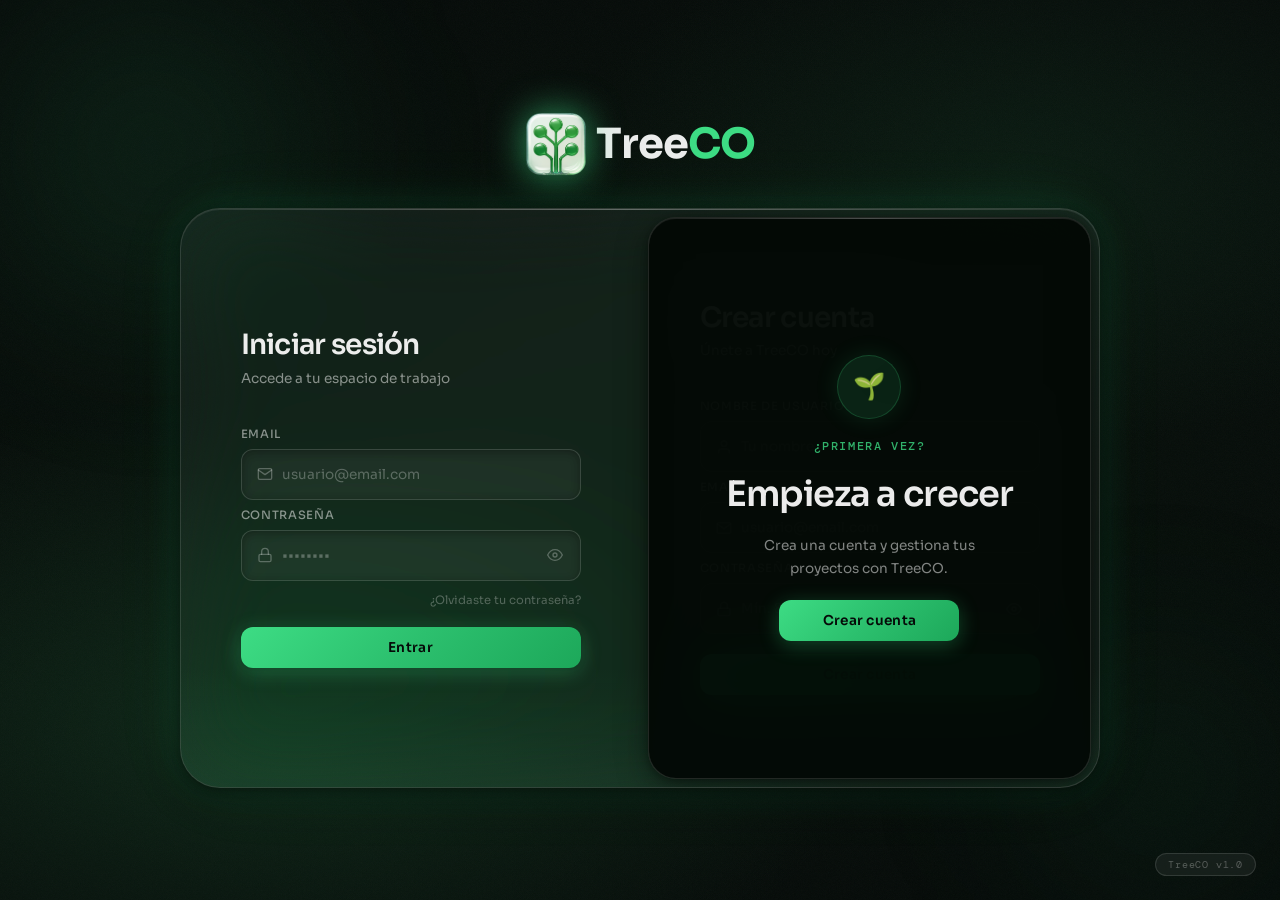
==== commit 77c9dd4e: "Refactor header and restructure frontend assets - Moved header component to its own folder (HTML, CS" ====
--- a/frontend/calendar.html
+++ b/frontend/calendar.html
@@ -5,44 +5,15 @@
     <meta charset="UTF-8" />
     <meta name="viewport" content="width=device-width, initial-scale=1.0" />
     <title>TreeCO — Calendario</title>
-    <link rel="icon" type="image/png" href="assets/img/favicon/TreeCO.svg" />
-    <link rel="apple-touch-icon" href="assets/img/favicon/TreeCO.svg" />
-    <link rel="stylesheet" href="css/root.css" />
-    <link rel="stylesheet" href="css/dashboard.css" />
-    <link rel="stylesheet" href="css/calendar.css" />
+    <link rel="icon" type="image/png" href="./assets/img/favicon/TreeCO.svg" />
+    <link rel="apple-touch-icon" href="./assets/img/favicon/TreeCO.svg" />
+    <link rel="stylesheet" href="./styles/core/root.css" />
+    <link rel="stylesheet" href="./styles/core/base.css" />
+    <link rel="stylesheet" href="./styles/pages/calendar.css" />
 </head>
 
 <body>
-
-    <!-- ── Barra lateral izquierda — IDÉNTICA al dashboard ── -->
-    <header>
-        <!-- Logo -->
-        <a class="logo" href="dashboard.html">
-            <img src="assets/img/favicon/TreeCO.svg" alt="TreeCO logo" class="logo-img" width="40" height="40"
-                draggable="false" />
-            <span class="logo-name">Tree<span>CO</span></span>
-        </a>
-
-        <nav class="navegator">
-            <a class="link" href="dashboard.html"><span class="icono">⬡</span> Dashboard</a>
-            <a class="link" href=""><span class="icono">⚐</span> Proyectos</a>
-            <a class="link" href=""><span class="icono">✓</span> Tareas</a>
-            <a class="link-active" href="#"><span class="icono">◷</span> Calendario</a>
-        </nav>
-
-        <!-- user -->
-        <a class="user" href="">
-            <div class="user-avatar">
-                <img src="" alt="img-user" />
-                <span class="user-status"></span>
-            </div>
-            <div class="name-user">
-                <h3>Nombre</h3>
-                <h4>Rol</h4>
-            </div>
-        </a>
-    </header>
-
+    <div id="header"></div>
     <!-- ── Contenido bajo el header ── -->
     <div class="cal-page">
 
@@ -242,7 +213,11 @@
     </div>
 
     <div class="toast-container" id="toast-container"></div>
-    <script src="js/calendar.js"></script>
+    <script src="./scripts/core/loadComponents.js"></script>
+    <script src="./scripts/pages/calendar.js"></script>
+    <script>
+        loadComponent("header", "./components/header/header.html");
+    </script>
 </body>
 
 </html>
--- a/frontend/styles/core/root.css
+++ b/frontend/styles/core/root.css
@@ -0,0 +1,108 @@
+/* ═══════════════════════════════════════════════
+   TREECO — Design Tokens & CSS Variables
+   ═══════════════════════════════════════════════ */
+
+@import url("https://fonts.googleapis.com/css2?family=Sora:wght@300;400;500;600;700&family=DM+Mono:wght@300;400;500&display=swap");
+
+:root {
+  /* ── Paleta base ───────────────────────────── */
+  --color-bg-deep: #050a08;
+  --color-bg-mid: #0a110d;
+  --color-bg-surface: #0d1610;
+
+  --color-glass-white: rgba(255, 255, 255, 0.06);
+  --color-glass-white-md: rgba(255, 255, 255, 0.1);
+  --color-glass-white-lg: rgba(255, 255, 255, 0.15);
+  --color-glass-border: rgba(255, 255, 255, 0.12);
+  --color-glass-border-hover: rgba(255, 255, 255, 0.22);
+
+  --color-green-primary: #3ddc84;
+  --color-green-glow: rgba(61, 220, 132, 0.18);
+  --color-green-glow-lg: rgba(61, 220, 132, 0.08);
+  --color-green-dim: rgba(61, 220, 132, 0.6);
+  --color-green-faint: rgba(61, 220, 132, 0.12);
+
+  --color-text-primary: rgba(255, 255, 255, 0.92);
+  --color-text-secondary: rgba(255, 255, 255, 0.5);
+  --color-text-muted: rgba(255, 255, 255, 0.28);
+  --color-text-accent: #3ddc84;
+
+  --color-error: rgba(255, 80, 80, 0.85);
+  --color-error-bg: rgba(255, 80, 80, 0.08);
+
+  /* ── Tipografía ─────────────────────────────── */
+  --font-sans: "Sora", sans-serif;
+  --font-mono: "DM Mono", monospace;
+
+  --text-xs: 0.72rem;
+  --text-sm: 0.85rem;
+  --text-base: 1rem;
+  --text-lg: 1.18rem;
+  --text-xl: 1.4rem;
+  --text-2xl: 1.75rem;
+  --text-3xl: 2.2rem;
+  --text-4xl: 2.8rem;
+
+  --weight-light: 300;
+  --weight-regular: 400;
+  --weight-medium: 500;
+  --weight-semi: 600;
+  --weight-bold: 700;
+
+  /* ── Espaciado ──────────────────────────────── */
+  --space-1: 0.25rem;
+  --space-2: 0.5rem;
+  --space-3: 0.75rem;
+  --space-4: 1rem;
+  --space-5: 1.25rem;
+  --space-6: 1.5rem;
+  --space-8: 2rem;
+  --space-10: 2.5rem;
+  --space-12: 3rem;
+  --space-16: 4rem;
+  --space-20: 5rem;
+
+  /* ── Radios ─────────────────────────────────── */
+  --radius-sm: 6px;
+  --radius-md: 12px;
+  --radius-lg: 20px;
+  --radius-xl: 28px;
+  --radius-2xl: 40px;
+  --radius-full: 9999px;
+
+  /* ── Sombras ────────────────────────────────── */
+  --shadow-glass: 0 8px 32px rgba(0, 0, 0, 0.45), 0 2px 8px rgba(0, 0, 0, 0.3);
+  --shadow-glass-hover: 0 16px 48px rgba(0, 0, 0, 0.55), 0 4px 16px rgba(0, 0, 0, 0.4);
+  --shadow-glow-green: 0 0 40px rgba(61, 220, 132, 0.15), 0 0 80px rgba(61, 220, 132, 0.06);
+  --shadow-inset: inset 0 1px 0 rgba(255, 255, 255, 0.08);
+  --shadow-inset-dark: inset 0 2px 8px rgba(0, 0, 0, 0.3);
+  --shadow-btn: 0 4px 20px rgba(61, 220, 132, 0.3), 0 1px 4px rgba(0, 0, 0, 0.4);
+  --shadow-btn-hover: 0 6px 28px rgba(61, 220, 132, 0.45), 0 2px 8px rgba(0, 0, 0, 0.5);
+
+  /* ── Backdrop ───────────────────────────────── */
+  --blur-sm: blur(8px);
+  --blur-md: blur(16px);
+  --blur-lg: blur(28px);
+  --blur-xl: blur(48px);
+
+  /* ── Transiciones ───────────────────────────── */
+  --ease-glass: cubic-bezier(0.23, 1, 0.32, 1);
+  --ease-bounce: cubic-bezier(0.34, 1.56, 0.64, 1);
+  --ease-smooth: cubic-bezier(0.4, 0, 0.2, 1);
+  --duration-fast: 180ms;
+  --duration-base: 300ms;
+  --duration-slow: 500ms;
+  --duration-slide: 700ms;
+
+  /* ── Z-index ────────────────────────────────── */
+  --z-bg: 0;
+  --z-orbs: 1;
+  --z-card: 10;
+  --z-overlay: 20;
+  --z-tooltip: 30;
+
+  /* ── Tamaño del card principal ──────────────── */
+  --card-width: 920px;
+  --card-height: 580px;
+  --panel-width: 50%;
+}
--- a/frontend/styles/core/base.css
+++ b/frontend/styles/core/base.css
@@ -0,0 +1,33 @@
+*,
+*::before,
+*::after {
+  box-sizing: border-box;
+  margin: 0;
+  padding: 0;
+}
+html {
+  font-size: 16px;
+  -webkit-font-smoothing: antialiased;
+}
+
+/* ── Body ─────────────────────────────────────── */
+body {
+  font-family: var(--font-sans);
+  background: radial-gradient(ellipse 80% 60% at 20% 80%, rgba(20, 60, 35, 0.55) 0%, transparent 60%), radial-gradient(ellipse 60% 50% at 80% 20%, rgba(15, 45, 28, 0.45) 0%, transparent 60%), var(--color-bg-deep);
+  color: var(--color-text-primary);
+  height: 100vh;
+  overflow: hidden;
+  display: flex;
+  flex-direction: column;
+  align-items: stretch;
+  justify-content: flex-start;
+}
+
+header {
+  position: relative !important;
+  top: auto !important;
+  left: auto !important;
+  width: 100% !important; /* ocupa todo el ancho */
+  flex-shrink: 0;
+  z-index: 50;
+}
--- a/frontend/styles/pages/calendar.css
+++ b/frontend/styles/pages/calendar.css
@@ -0,0 +1,1445 @@
+/* ═══════════════════════════════════════════════
+   TREECO — calendar.css
+   ═══════════════════════════════════════════════ */
+
+/* ── Glass ────────────────────────────────────── */
+.glass-card {
+  background: var(--color-glass-white);
+  border: 1px solid var(--color-glass-border);
+  border-radius: var(--radius-lg);
+  backdrop-filter: var(--blur-md);
+  -webkit-backdrop-filter: var(--blur-md);
+}
+
+/* ═══════════════════════════════════════════════
+			LAYOUT PRINCIPAL
+			body → barra-superior (header) + cal-page (resto)
+			cal-page → cal-sidebar (izq) + cal-section (der)
+			cal-section → cal-bar + weekdays-row + cal-grid
+			═══════════════════════════════════════════════ */
+
+.cal-page {
+  /* Ocupa TODO el ancho y TODO el alto restante */
+  flex: 1;
+  min-height: 0;
+  width: 100%;
+  display: grid;
+  /* Sidebar fija, calendario se lleva todo lo demás */
+  grid-template-columns: 260px 1fr;
+  gap: 20px;
+  padding: 16px 24px 16px 20px;
+  overflow: hidden;
+}
+
+/* ── Sidebar ──────────────────────────────────── */
+.cal-sidebar {
+  display: flex;
+  flex-direction: column;
+  gap: 14px;
+  overflow-y: auto;
+  scrollbar-width: none;
+  align-self: start; /* altura natural, no se estira */
+}
+.cal-sidebar::-webkit-scrollbar {
+  display: none;
+}
+
+/* Mini calendario */
+.mini-cal {
+  padding: 14px;
+  flex-shrink: 0;
+}
+.mini-cal-header {
+  display: flex;
+  align-items: center;
+  justify-content: space-between;
+  margin-bottom: 10px;
+}
+.mini-nav-btn {
+  background: none;
+  border: none;
+  cursor: pointer;
+  color: var(--color-text-muted);
+  width: 24px;
+  height: 24px;
+  border-radius: 6px;
+  display: flex;
+  align-items: center;
+  justify-content: center;
+  font-size: 1rem;
+  transition:
+    background var(--duration-fast),
+    color var(--duration-fast);
+}
+.mini-nav-btn:hover {
+  background: rgba(255, 255, 255, 0.07);
+  color: var(--color-text-primary);
+}
+.mini-month-btn {
+  background: none;
+  border: none;
+  cursor: pointer;
+  font-size: 0.85rem;
+  font-weight: var(--weight-semi);
+  color: var(--color-text-secondary);
+  border-radius: 6px;
+  padding: 2px 6px;
+  transition:
+    background var(--duration-fast),
+    color var(--duration-fast);
+}
+.mini-month-btn:hover {
+  background: rgba(255, 255, 255, 0.06);
+  color: var(--color-text-accent);
+}
+
+.mini-weekdays {
+  display: grid;
+  grid-template-columns: repeat(7, 1fr);
+  margin-bottom: 4px;
+}
+.mini-weekdays span {
+  text-align: center;
+  font-size: 0.68rem;
+  font-weight: 600;
+  color: rgba(255, 255, 255, 0.3);
+  letter-spacing: 0.04em;
+  text-transform: uppercase;
+}
+
+.mini-grid {
+  display: grid;
+  grid-template-columns: repeat(7, 1fr);
+  gap: 2px;
+}
+.mini-day {
+  aspect-ratio: 1;
+  display: flex;
+  align-items: center;
+  justify-content: center;
+  font-size: 0.78rem;
+  color: var(--color-text-muted);
+  border-radius: 6px;
+  cursor: pointer;
+  position: relative;
+  transition:
+    background var(--duration-fast),
+    color var(--duration-fast);
+}
+.mini-day:hover {
+  background: rgba(255, 255, 255, 0.07);
+  color: var(--color-text-primary);
+}
+.mini-day.other-month {
+  opacity: 0.18;
+  pointer-events: none;
+}
+.mini-day.today {
+  background: var(--color-green-faint);
+  color: var(--color-green-primary);
+  font-weight: 700;
+}
+.mini-day.selected {
+  background: var(--color-green-primary) !important;
+  color: #050a08 !important;
+  font-weight: 700;
+}
+.mini-day.has-tasks::after {
+  content: "";
+  position: absolute;
+  bottom: 2px;
+  left: 50%;
+  transform: translateX(-50%);
+  width: 3px;
+  height: 3px;
+  border-radius: 50%;
+  background: rgba(61, 220, 132, 0.5);
+}
+.mini-day.selected::after {
+  background: rgba(5, 10, 8, 0.35);
+}
+
+/* Sidebar cards */
+.sidebar-card {
+  padding: 14px;
+  flex-shrink: 0;
+}
+.card-label {
+  font-size: 0.68rem;
+  font-weight: 600;
+  letter-spacing: 0.08em;
+  text-transform: uppercase;
+  color: var(--color-text-muted);
+  margin-bottom: 10px;
+}
+
+/* Leyenda */
+.legend-grid {
+  display: grid;
+  grid-template-columns: 1fr 1fr;
+  gap: 8px;
+}
+.legend-item {
+  display: flex;
+  align-items: center;
+  gap: 7px;
+  font-size: 0.8rem;
+  color: var(--color-text-secondary);
+}
+.dot {
+  width: 7px;
+  height: 7px;
+  border-radius: 3px;
+  flex-shrink: 0;
+}
+.dot-high {
+  background: rgba(255, 100, 100, 0.8);
+}
+.dot-mid {
+  background: rgba(251, 191, 36, 0.8);
+}
+.dot-low {
+  background: rgba(61, 220, 132, 0.8);
+}
+.dot-done {
+  background: rgba(255, 255, 255, 0.22);
+}
+.dot-exp {
+  background: rgba(249, 115, 22, 0.8);
+}
+
+/* Upcoming */
+.upcoming-card {
+  display: flex;
+  flex-direction: column;
+  overflow: hidden;
+}
+.upcoming-list {
+  overflow-y: auto;
+  scrollbar-width: none;
+  margin-top: 6px;
+}
+.upcoming-list::-webkit-scrollbar {
+  display: none;
+}
+
+.up-item {
+  display: flex;
+  align-items: center;
+  gap: 10px;
+  padding: 9px 6px;
+  border-radius: 8px;
+  cursor: pointer;
+  border-bottom: 1px solid rgba(255, 255, 255, 0.04);
+  transition: background var(--duration-fast);
+}
+.up-item:last-child {
+  border-bottom: none;
+}
+.up-item:hover {
+  background: rgba(255, 255, 255, 0.04);
+}
+.up-bar {
+  width: 3px;
+  height: 30px;
+  border-radius: 2px;
+  flex-shrink: 0;
+}
+.up-info {
+  flex: 1;
+  min-width: 0;
+}
+.up-title {
+  font-size: 0.82rem;
+  font-weight: 500;
+  color: var(--color-text-primary);
+  display: block;
+  white-space: nowrap;
+  overflow: hidden;
+  text-overflow: ellipsis;
+  line-height: 1.3;
+}
+.up-proj {
+  font-size: 0.7rem;
+  color: var(--color-text-muted);
+  display: block;
+  margin-top: 2px;
+  white-space: nowrap;
+  overflow: hidden;
+  text-overflow: ellipsis;
+}
+.up-badge {
+  font-size: 0.7rem;
+  font-weight: 700;
+  font-family: var(--font-mono);
+  padding: 3px 8px;
+  border-radius: 8px;
+  white-space: nowrap;
+  flex-shrink: 0;
+}
+.badge-today {
+  background: rgba(61, 220, 132, 0.12);
+  color: var(--color-green-primary);
+}
+.badge-soon {
+  background: rgba(251, 191, 36, 0.12);
+  color: #fbbf24;
+}
+.badge-normal {
+  background: rgba(255, 255, 255, 0.07);
+  color: var(--color-text-muted);
+}
+.badge-urgent {
+  background: rgba(255, 100, 100, 0.12);
+  color: #ff8c8c;
+}
+
+.empty-msg {
+  font-size: 0.8rem;
+  color: var(--color-text-muted);
+  text-align: center;
+  display: block;
+  padding: 20px 0;
+}
+
+/* ── Sección calendario (derecha) ─────────────── */
+.cal-section {
+  /* 3 filas: barra de control | cabecera días | GRID */
+  display: grid;
+  grid-template-rows: auto auto 1fr;
+  gap: 10px;
+  min-height: 0; /* ← sin esto el 1fr no funciona */
+  overflow: hidden;
+  position: relative;
+}
+
+/* ── Barra superior ───────────────────────────── */
+.cal-bar {
+  display: flex;
+  align-items: center;
+  justify-content: space-between;
+  gap: 12px;
+  padding: 10px 16px;
+  flex-shrink: 0;
+}
+
+/* Grupo izquierdo: flechas + título */
+.nav-group {
+  display: flex;
+  align-items: center;
+  gap: 8px;
+}
+.icon-btn {
+  background: rgba(255, 255, 255, 0.05);
+  border: 1px solid rgba(255, 255, 255, 0.08);
+  border-radius: 10px;
+  color: var(--color-text-muted);
+  width: 34px;
+  height: 34px;
+  display: flex;
+  align-items: center;
+  justify-content: center;
+  cursor: pointer;
+  transition: all var(--duration-fast);
+}
+.icon-btn:hover {
+  background: rgba(255, 255, 255, 0.1);
+  color: var(--color-text-primary);
+  border-color: rgba(255, 255, 255, 0.14);
+}
+
+.title-btn {
+  background: none;
+  border: none;
+  cursor: pointer;
+  display: flex;
+  align-items: baseline;
+  gap: 8px;
+  border-radius: 8px;
+  padding: 4px 8px;
+  transition: background var(--duration-fast);
+}
+.title-btn:hover {
+  background: rgba(255, 255, 255, 0.05);
+}
+.title-month {
+  /* MES grande y prominente */
+  font-size: 1.25rem;
+  font-weight: 700;
+  color: var(--color-text-primary);
+  letter-spacing: -0.03em;
+  text-transform: capitalize;
+}
+.title-year {
+  font-size: 1rem;
+  color: var(--color-text-muted);
+  font-family: var(--font-mono);
+}
+.title-caret {
+  color: rgba(255, 255, 255, 0.2);
+  transition: color var(--duration-fast);
+  font-size: 0.85rem;
+}
+.title-btn:hover .title-caret {
+  color: var(--color-text-accent);
+}
+
+/* Toolbar centro: buscador + proyecto */
+.toolbar {
+  display: flex;
+  align-items: center;
+  gap: 10px;
+  flex: 1;
+  justify-content: center;
+}
+
+.search-wrap {
+  position: relative;
+  display: flex;
+  align-items: center;
+  gap: 6px;
+  background: rgba(255, 255, 255, 0.04);
+  border: 1px solid rgba(255, 255, 255, 0.08);
+  border-radius: 10px;
+  padding: 7px 12px;
+  transition:
+    border-color var(--duration-fast),
+    box-shadow var(--duration-fast);
+  min-width: 200px;
+}
+.search-wrap svg {
+  color: var(--color-text-muted);
+  flex-shrink: 0;
+}
+.search-wrap:focus-within {
+  border-color: rgba(61, 220, 132, 0.3);
+  box-shadow: 0 0 0 3px rgba(61, 220, 132, 0.06);
+}
+.search-input {
+  background: none;
+  border: none;
+  outline: none;
+  color: var(--color-text-primary);
+  font-family: var(--font-sans);
+  font-size: 0.85rem;
+  width: 150px;
+}
+.search-input::placeholder {
+  color: var(--color-text-muted);
+}
+
+.search-results {
+  position: absolute;
+  top: calc(100% + 6px);
+  left: 0;
+  right: 0;
+  z-index: 200;
+  background: var(--color-bg-surface);
+  border: 1px solid rgba(255, 255, 255, 0.1);
+  border-radius: 12px;
+  display: none;
+  overflow: hidden;
+  box-shadow: 0 16px 40px rgba(0, 0, 0, 0.6);
+  max-height: 220px;
+  overflow-y: auto;
+  scrollbar-width: none;
+}
+.search-results::-webkit-scrollbar {
+  display: none;
+}
+.search-results.open {
+  display: block;
+}
+.sr-item {
+  display: flex;
+  align-items: center;
+  gap: 10px;
+  padding: 10px 14px;
+  cursor: pointer;
+  border-bottom: 1px solid rgba(255, 255, 255, 0.04);
+  transition: background var(--duration-fast);
+}
+.sr-item:last-child {
+  border-bottom: none;
+}
+.sr-item:hover {
+  background: rgba(255, 255, 255, 0.05);
+}
+.sr-dot {
+  width: 5px;
+  height: 5px;
+  border-radius: 50%;
+  flex-shrink: 0;
+}
+.sr-title {
+  font-size: 0.85rem;
+  color: var(--color-text-primary);
+  flex: 1;
+  white-space: nowrap;
+  overflow: hidden;
+  text-overflow: ellipsis;
+}
+.sr-date {
+  font-size: 0.72rem;
+  color: var(--color-text-muted);
+  font-family: var(--font-mono);
+  white-space: nowrap;
+}
+
+.select-wrap {
+  position: relative;
+  display: flex;
+  align-items: center;
+}
+.proj-select {
+  appearance: none;
+  background: rgba(255, 255, 255, 0.04);
+  border: 1px solid rgba(255, 255, 255, 0.08);
+  border-radius: 10px;
+  color: var(--color-text-secondary);
+  font-family: var(--font-sans);
+  font-size: 0.85rem;
+  padding: 7px 32px 7px 12px;
+  cursor: pointer;
+  transition: border-color var(--duration-fast);
+}
+.proj-select:hover {
+  border-color: rgba(255, 255, 255, 0.13);
+}
+.proj-select:focus {
+  outline: none;
+  border-color: rgba(61, 220, 132, 0.28);
+}
+.proj-select option {
+  background: #0d1610;
+}
+.sel-caret {
+  position: absolute;
+  right: 10px;
+  pointer-events: none;
+  color: var(--color-text-muted);
+}
+
+/* Acciones derecha */
+.bar-actions {
+  display: flex;
+  align-items: center;
+  gap: 10px;
+}
+.btn-today {
+  background: none;
+  border: 1px solid rgba(61, 220, 132, 0.2);
+  border-radius: 10px;
+  color: rgba(61, 220, 132, 0.7);
+  font-family: var(--font-sans);
+  font-size: 0.85rem;
+  font-weight: 600;
+  padding: 6px 14px;
+  cursor: pointer;
+  transition: all var(--duration-fast);
+}
+.btn-today:hover {
+  background: var(--color-green-faint);
+  color: var(--color-text-accent);
+  border-color: rgba(61, 220, 132, 0.35);
+}
+
+.view-toggle {
+  display: flex;
+  background: rgba(255, 255, 255, 0.04);
+  border: 1px solid rgba(255, 255, 255, 0.08);
+  border-radius: 10px;
+  overflow: hidden;
+}
+.vbtn {
+  background: none;
+  border: none;
+  color: var(--color-text-muted);
+  font-family: var(--font-sans);
+  font-size: 0.85rem;
+  font-weight: 500;
+  padding: 6px 14px;
+  cursor: pointer;
+  transition: all var(--duration-fast);
+}
+.vbtn.active {
+  background: var(--color-green-faint);
+  color: var(--color-text-accent);
+}
+.vbtn:hover:not(.active) {
+  color: var(--color-text-secondary);
+}
+
+/* ── Cabecera días de la semana ───────────────── */
+.weekdays-row {
+  display: grid;
+  grid-template-columns: repeat(7, 1fr);
+  gap: 5px;
+  flex-shrink: 0;
+}
+.weekdays-row span {
+  text-align: center;
+  font-size: 0.78rem;
+  font-weight: 600;
+  color: rgba(255, 255, 255, 0.28);
+  letter-spacing: 0.06em;
+  text-transform: uppercase;
+  padding: 5px 0;
+}
+
+/* ═══════════════════════════════════════════════
+			GRID — ocupa TODO el espacio restante (1fr)
+			═══════════════════════════════════════════════ */
+.cal-grid {
+  display: grid;
+  grid-template-columns: repeat(7, 1fr);
+  /* Las filas se reparten TODO el 1fr disponible de forma equitativa */
+  grid-auto-rows: 1fr;
+  gap: 5px;
+  /* Las dos líneas siguientes son la clave para que 1fr funcione */
+  min-height: 0;
+  height: 100%;
+  overflow: hidden;
+  animation: fadeUp 0.18s ease;
+}
+@keyframes fadeUp {
+  from {
+    opacity: 0;
+    transform: translateY(4px);
+  }
+  to {
+    opacity: 1;
+    transform: translateY(0);
+  }
+}
+
+/* Vista semana: 1 fila con altura cómoda */
+.cal-grid.week-view {
+  grid-auto-rows: minmax(160px, 240px);
+  height: auto;
+  align-content: start;
+}
+
+/* ── Celda ────────────────────────────────────── */
+.cal-day {
+  background: rgba(255, 255, 255, 0.025);
+  border: 1px solid rgba(255, 255, 255, 0.06);
+  border-radius: 10px;
+  padding: 10px 12px;
+  cursor: pointer;
+  display: flex;
+  flex-direction: column;
+  min-height: 0;
+  overflow: hidden;
+  transition:
+    background 0.15s,
+    border-color 0.15s,
+    transform 0.15s;
+}
+.cal-day:hover {
+  background: rgba(255, 255, 255, 0.05);
+  border-color: rgba(255, 255, 255, 0.12);
+  transform: translateY(-1px);
+  z-index: 2;
+}
+.cal-day.other-month {
+  opacity: 0.1;
+  pointer-events: none;
+}
+.cal-day.today {
+  border-color: rgba(61, 220, 132, 0.35);
+  background: rgba(61, 220, 132, 0.05);
+}
+.cal-day.selected {
+  border-color: rgba(61, 220, 132, 0.45);
+  box-shadow: inset 0 0 0 1px rgba(61, 220, 132, 0.12);
+}
+
+/* Heatmap sutil */
+.cal-day.h1 {
+  background: rgba(61, 220, 132, 0.02);
+}
+.cal-day.h2 {
+  background: rgba(61, 220, 132, 0.04);
+}
+.cal-day.h3 {
+  background: rgba(61, 220, 132, 0.07);
+}
+.cal-day.h4 {
+  background: rgba(61, 220, 132, 0.1);
+}
+
+/* Cabecera de celda */
+.day-hdr {
+  display: flex;
+  align-items: center;
+  justify-content: space-between;
+  margin-bottom: 4px;
+  flex-shrink: 0;
+}
+.day-num {
+  font-size: 0.92rem;
+  font-weight: 600;
+  color: rgba(255, 255, 255, 0.45);
+  min-width: 26px;
+  min-height: 26px;
+  display: flex;
+  align-items: center;
+  justify-content: center;
+  border-radius: 50%;
+}
+.cal-day.today .day-num {
+  background: var(--color-green-primary);
+  color: #050a08;
+  font-weight: 700;
+  font-size: 0.88rem;
+}
+.day-cnt {
+  font-size: 0.68rem;
+  font-family: var(--font-mono);
+  color: rgba(255, 255, 255, 0.3);
+  background: rgba(255, 255, 255, 0.08);
+  border-radius: 8px;
+  padding: 1px 6px;
+}
+
+/* Tareas dentro de la celda */
+.day-tasks {
+  display: flex;
+  flex-direction: column;
+  gap: 3px;
+  flex: 1;
+  overflow: hidden;
+  margin-top: 2px;
+}
+
+.tpill {
+  display: flex;
+  align-items: center;
+  gap: 5px;
+  padding: 3px 7px;
+  border-radius: 5px;
+  font-size: 0.74rem;
+  font-weight: 500;
+  white-space: nowrap;
+  overflow: hidden;
+  cursor: pointer;
+  transition: opacity 0.15s;
+}
+.tpill:hover {
+  opacity: 0.65;
+}
+.tpill.p-HIGH {
+  background: rgba(255, 100, 100, 0.12);
+  color: rgba(255, 150, 150, 0.9);
+}
+.tpill.p-MID {
+  background: rgba(251, 191, 36, 0.1);
+  color: rgba(252, 211, 77, 0.9);
+}
+.tpill.p-LOW {
+  background: rgba(61, 220, 132, 0.1);
+  color: rgba(110, 231, 183, 0.9);
+}
+.tpill.p-done {
+  background: rgba(255, 255, 255, 0.05);
+  color: rgba(255, 255, 255, 0.25);
+  text-decoration: line-through;
+}
+.tpill.p-exp {
+  background: rgba(249, 115, 22, 0.1);
+  color: rgba(251, 146, 60, 0.9);
+}
+.tpill-dot {
+  width: 5px;
+  height: 5px;
+  border-radius: 50%;
+  flex-shrink: 0;
+  opacity: 0.8;
+}
+.p-HIGH .tpill-dot {
+  background: #ff6464;
+}
+.p-MID .tpill-dot {
+  background: #fbbf24;
+}
+.p-LOW .tpill-dot {
+  background: var(--color-green-primary);
+}
+.p-done .tpill-dot {
+  background: rgba(255, 255, 255, 0.2);
+}
+.p-exp .tpill-dot {
+  background: #f97316;
+}
+.tpill-txt {
+  overflow: hidden;
+  text-overflow: ellipsis;
+  flex: 1;
+}
+
+.day-more {
+  font-size: 0.7rem;
+  color: rgba(255, 255, 255, 0.25);
+  padding: 0 4px;
+  cursor: pointer;
+  margin-top: 2px;
+}
+.day-more:hover {
+  color: var(--color-text-accent);
+}
+
+/* Loading */
+.cal-loading {
+  position: absolute;
+  inset: 0;
+  display: none;
+  align-items: center;
+  justify-content: center;
+  background: rgba(5, 10, 8, 0.4);
+  border-radius: 10px;
+  z-index: 10;
+}
+.cal-loading.on {
+  display: flex;
+}
+.spinner {
+  width: 22px;
+  height: 22px;
+  border: 2px solid rgba(255, 255, 255, 0.08);
+  border-top-color: var(--color-green-primary);
+  border-radius: 50%;
+  animation: spin 0.65s linear infinite;
+}
+@keyframes spin {
+  to {
+    transform: rotate(360deg);
+  }
+}
+
+/* ═══════════════════════════════════════════════
+			PICKER
+			═══════════════════════════════════════════════ */
+.picker-overlay {
+  position: fixed;
+  inset: 0;
+  z-index: 150;
+  display: flex;
+  align-items: center;
+  justify-content: center;
+  background: rgba(4, 9, 6, 0.6);
+  backdrop-filter: blur(16px);
+  -webkit-backdrop-filter: blur(16px);
+  opacity: 0;
+  pointer-events: none;
+  transition: opacity 0.2s ease;
+}
+.picker-overlay.open {
+  opacity: 1;
+  pointer-events: all;
+}
+
+.picker-box {
+  width: 340px;
+  background: rgba(9, 16, 12, 0.97);
+  border: 1px solid rgba(255, 255, 255, 0.1);
+  border-radius: 22px;
+  overflow: hidden;
+  box-shadow:
+    0 40px 100px rgba(0, 0, 0, 0.8),
+    0 0 0 1px rgba(61, 220, 132, 0.04);
+  transform: scale(0.94) translateY(10px);
+  transition: transform 0.25s cubic-bezier(0.34, 1.56, 0.64, 1);
+  display: flex;
+  flex-direction: column;
+}
+.picker-overlay.open .picker-box {
+  transform: scale(1) translateY(0);
+}
+
+/* Cabecera */
+.picker-head {
+  display: flex;
+  align-items: center;
+  justify-content: space-between;
+  padding: 18px 22px 0;
+}
+.picker-label {
+  font-size: 0.72rem;
+  font-weight: 600;
+  letter-spacing: 0.1em;
+  text-transform: uppercase;
+  color: var(--color-text-muted);
+}
+.picker-close-btn {
+  background: none;
+  border: none;
+  cursor: pointer;
+  color: var(--color-text-muted);
+  width: 26px;
+  height: 26px;
+  border-radius: 8px;
+  display: flex;
+  align-items: center;
+  justify-content: center;
+  transition:
+    background 0.15s,
+    color 0.15s;
+}
+.picker-close-btn:hover {
+  background: rgba(255, 255, 255, 0.07);
+  color: var(--color-text-primary);
+}
+
+/* Fila año */
+.picker-year-row {
+  display: flex;
+  align-items: center;
+  justify-content: space-between;
+  padding: 14px 22px 18px;
+  border-bottom: 1px solid rgba(255, 255, 255, 0.06);
+}
+.py-btn {
+  background: rgba(255, 255, 255, 0.05);
+  border: 1px solid rgba(255, 255, 255, 0.08);
+  border-radius: 10px;
+  color: var(--color-text-muted);
+  width: 36px;
+  height: 36px;
+  display: flex;
+  align-items: center;
+  justify-content: center;
+  cursor: pointer;
+  flex-shrink: 0;
+  transition: all 0.15s;
+}
+.py-btn:hover {
+  background: rgba(255, 255, 255, 0.1);
+  color: var(--color-text-primary);
+  border-color: rgba(255, 255, 255, 0.14);
+}
+.py-input {
+  font-size: 2rem;
+  font-weight: 700;
+  font-family: var(--font-mono);
+  color: var(--color-text-primary);
+  letter-spacing: -0.04em;
+  background: none;
+  border: none;
+  outline: none;
+  text-align: center;
+  width: 110px;
+  -moz-appearance: textfield;
+}
+.py-input::-webkit-outer-spin-button,
+.py-input::-webkit-inner-spin-button {
+  -webkit-appearance: none;
+}
+
+/* Grid de meses */
+.picker-months {
+  display: grid;
+  grid-template-columns: repeat(3, 1fr);
+  gap: 5px;
+  padding: 18px 22px;
+}
+.pm-btn {
+  background: none;
+  border: 1px solid rgba(255, 255, 255, 0.05);
+  border-radius: 10px;
+  color: rgba(255, 255, 255, 0.45);
+  font-family: var(--font-sans);
+  font-size: 0.88rem;
+  font-weight: 500;
+  padding: 11px 0;
+  cursor: pointer;
+  text-align: center;
+  transition:
+    background 0.14s,
+    color 0.14s,
+    border-color 0.14s;
+  position: relative;
+}
+.pm-btn:hover {
+  background: rgba(255, 255, 255, 0.07);
+  color: var(--color-text-primary);
+  border-color: rgba(255, 255, 255, 0.1);
+}
+/* Mes actual del calendario (origen) — indicador sutil */
+.pm-btn.is-origin {
+  color: var(--color-text-secondary);
+  border-color: rgba(255, 255, 255, 0.1);
+}
+/* Hoy */
+.pm-btn.is-today::after {
+  content: "";
+  position: absolute;
+  bottom: 5px;
+  left: 50%;
+  transform: translateX(-50%);
+  width: 4px;
+  height: 4px;
+  border-radius: 50%;
+  background: var(--color-green-primary);
+  opacity: 0.7;
+}
+/* Seleccionado — pendiente de aplicar */
+.pm-btn.is-active {
+  background: rgba(61, 220, 132, 0.14) !important;
+  color: var(--color-green-primary) !important;
+  border-color: rgba(61, 220, 132, 0.35) !important;
+  font-weight: 600;
+  box-shadow: inset 0 0 0 1px rgba(61, 220, 132, 0.15);
+}
+
+/* Footer */
+.picker-footer {
+  display: flex;
+  align-items: center;
+  justify-content: space-between;
+  padding: 14px 22px 18px;
+  border-top: 1px solid rgba(255, 255, 255, 0.06);
+}
+.picker-footer-right {
+  display: flex;
+  align-items: center;
+  gap: 8px;
+}
+.picker-today-btn {
+  background: rgba(61, 220, 132, 0.08);
+  border: 1px solid rgba(61, 220, 132, 0.18);
+  border-radius: 10px;
+  color: var(--color-text-accent);
+  font-family: var(--font-sans);
+  font-size: 0.82rem;
+  font-weight: 600;
+  padding: 8px 16px;
+  cursor: pointer;
+  display: flex;
+  align-items: center;
+  gap: 6px;
+  transition:
+    background 0.15s,
+    border-color 0.15s,
+    transform 0.15s,
+    box-shadow 0.15s;
+}
+.picker-today-btn::before {
+  content: "◎";
+  font-size: 0.75rem;
+  opacity: 0.8;
+}
+.picker-today-btn:hover {
+  background: rgba(61, 220, 132, 0.14);
+  border-color: rgba(61, 220, 132, 0.35);
+  box-shadow: 0 4px 14px rgba(61, 220, 132, 0.15);
+  transform: translateY(-1px);
+}
+.picker-today-btn:active {
+  transform: translateY(0);
+}
+.picker-cancel-btn {
+  background: none;
+  border: 1px solid rgba(255, 255, 255, 0.08);
+  border-radius: 10px;
+  color: var(--color-text-muted);
+  font-family: var(--font-sans);
+  font-size: 0.85rem;
+  font-weight: 500;
+  padding: 8px 18px;
+  cursor: pointer;
+  transition: all 0.15s;
+}
+.picker-cancel-btn:hover {
+  background: rgba(255, 255, 255, 0.06);
+  color: var(--color-text-primary);
+}
+.picker-apply-btn {
+  background: var(--color-green-primary);
+  border: none;
+  border-radius: 10px;
+  color: #050a08;
+  font-family: var(--font-sans);
+  font-size: 0.85rem;
+  font-weight: 700;
+  padding: 8px 22px;
+  cursor: pointer;
+  transition: all 0.15s;
+  box-shadow: 0 4px 16px rgba(61, 220, 132, 0.25);
+}
+.picker-apply-btn:hover {
+  background: #4fe897;
+  box-shadow: 0 6px 22px rgba(61, 220, 132, 0.35);
+  transform: translateY(-1px);
+}
+.picker-apply-btn:active {
+  transform: translateY(0);
+}
+
+/* ═══════════════════════════════════════════════
+			MODAL DÍA
+			═══════════════════════════════════════════════ */
+.modal-overlay {
+  position: fixed;
+  inset: 0;
+  z-index: 200;
+  background: rgba(5, 10, 8, 0.6);
+  backdrop-filter: blur(8px);
+  -webkit-backdrop-filter: blur(8px);
+  display: flex;
+  align-items: center;
+  justify-content: center;
+  opacity: 0;
+  pointer-events: none;
+  transition: opacity 0.25s ease;
+}
+.modal-overlay.open {
+  opacity: 1;
+  pointer-events: all;
+}
+.modal-box {
+  width: 440px;
+  max-width: calc(100vw - 2rem);
+  max-height: 72vh;
+  background: var(--color-bg-surface);
+  border: 1px solid rgba(255, 255, 255, 0.1);
+  border-radius: 18px;
+  box-shadow: 0 32px 80px rgba(0, 0, 0, 0.7);
+  display: flex;
+  flex-direction: column;
+  overflow: hidden;
+  transform: scale(0.93) translateY(12px);
+  transition: transform 0.25s cubic-bezier(0.34, 1.56, 0.64, 1);
+}
+.modal-overlay.open .modal-box {
+  transform: scale(1) translateY(0);
+}
+.modal-head {
+  display: flex;
+  align-items: flex-start;
+  justify-content: space-between;
+  padding: 20px 22px 14px;
+  border-bottom: 1px solid rgba(255, 255, 255, 0.06);
+  flex-shrink: 0;
+}
+.modal-eyebrow {
+  font-size: 0.65rem;
+  font-weight: 600;
+  letter-spacing: 0.08em;
+  text-transform: uppercase;
+  color: var(--color-text-accent);
+  display: block;
+  margin-bottom: 3px;
+}
+.modal-date {
+  font-size: 1rem;
+  font-weight: 700;
+  color: var(--color-text-primary);
+  letter-spacing: -0.02em;
+  text-transform: capitalize;
+}
+.modal-head-right {
+  display: flex;
+  align-items: center;
+  gap: 10px;
+  flex-shrink: 0;
+}
+.mds {
+  display: flex;
+  gap: 4px;
+  align-items: center;
+}
+.mds-chip {
+  font-size: 0.65rem;
+  font-weight: 600;
+  font-family: var(--font-mono);
+  padding: 2px 7px;
+  border-radius: 8px;
+}
+.mds-high {
+  background: rgba(255, 100, 100, 0.1);
+  color: #ff8c8c;
+}
+.mds-mid {
+  background: rgba(251, 191, 36, 0.09);
+  color: #fcd34d;
+}
+.mds-low {
+  background: rgba(61, 220, 132, 0.09);
+  color: #6ee7b7;
+}
+.mds-done {
+  background: rgba(255, 255, 255, 0.06);
+  color: rgba(255, 255, 255, 0.3);
+}
+.mds-exp {
+  background: rgba(249, 115, 22, 0.09);
+  color: #fb923c;
+}
+.modal-filters {
+  display: flex;
+  gap: 4px;
+  padding: 10px 22px;
+  border-bottom: 1px solid rgba(255, 255, 255, 0.04);
+  flex-shrink: 0;
+}
+.mf {
+  background: none;
+  border: 1px solid transparent;
+  border-radius: 8px;
+  color: var(--color-text-muted);
+  font-family: var(--font-sans);
+  font-size: 0.78rem;
+  font-weight: 500;
+  padding: 4px 12px;
+  cursor: pointer;
+  transition: all var(--duration-fast);
+}
+.mf:hover {
+  color: var(--color-text-secondary);
+  background: rgba(255, 255, 255, 0.04);
+}
+.mf.active {
+  color: var(--color-text-accent);
+  background: var(--color-green-faint);
+  border-color: rgba(61, 220, 132, 0.18);
+}
+.modal-body {
+  flex: 1;
+  overflow-y: auto;
+  padding: 14px 22px;
+  scrollbar-width: none;
+}
+.modal-body::-webkit-scrollbar {
+  display: none;
+}
+.m-task {
+  display: flex;
+  align-items: flex-start;
+  gap: 14px;
+  padding: 14px;
+  border-radius: 12px;
+  border: 1px solid transparent;
+  transition: all 0.15s;
+  margin-bottom: 8px;
+  cursor: pointer;
+}
+.m-task:last-child {
+  margin-bottom: 0;
+}
+.m-task:hover {
+  background: rgba(255, 255, 255, 0.03);
+  border-color: rgba(255, 255, 255, 0.07);
+}
+.m-bar {
+  width: 2px;
+  border-radius: 2px;
+  align-self: stretch;
+  min-height: 16px;
+  flex-shrink: 0;
+}
+.m-task.t-HIGH .m-bar {
+  background: rgba(255, 100, 100, 0.6);
+}
+.m-task.t-MID .m-bar {
+  background: rgba(251, 191, 36, 0.6);
+}
+.m-task.t-LOW .m-bar {
+  background: rgba(61, 220, 132, 0.6);
+}
+.m-task.t-done .m-bar {
+  background: rgba(255, 255, 255, 0.14);
+}
+.m-task.t-exp .m-bar {
+  background: rgba(249, 115, 22, 0.6);
+}
+.m-body {
+  flex: 1;
+  min-width: 0;
+}
+.m-title {
+  font-size: 0.92rem;
+  font-weight: 500;
+  color: var(--color-text-primary);
+  margin-bottom: 3px;
+}
+.m-task.t-done .m-title {
+  text-decoration: line-through;
+  color: var(--color-text-muted);
+}
+.m-desc {
+  font-size: 0.82rem;
+  color: var(--color-text-secondary);
+  opacity: 0.65;
+  margin-bottom: 8px;
+  display: -webkit-box;
+  -webkit-line-clamp: 2;
+  -webkit-box-orient: vertical;
+  overflow: hidden;
+}
+.m-meta {
+  display: flex;
+  gap: 8px;
+  flex-wrap: wrap;
+}
+.m-tag {
+  font-size: 0.65rem;
+  font-weight: 600;
+  padding: 2px 7px;
+  border-radius: 7px;
+  letter-spacing: 0.04em;
+  text-transform: uppercase;
+}
+.tag-HIGH {
+  background: rgba(255, 100, 100, 0.1);
+  color: #ff8c8c;
+}
+.tag-MID {
+  background: rgba(251, 191, 36, 0.09);
+  color: #fcd34d;
+}
+.tag-LOW {
+  background: rgba(61, 220, 132, 0.09);
+  color: #6ee7b7;
+}
+.tag-done {
+  background: rgba(255, 255, 255, 0.05);
+  color: rgba(255, 255, 255, 0.28);
+}
+.tag-exp {
+  background: rgba(249, 115, 22, 0.09);
+  color: #fb923c;
+}
+.tag-proj {
+  background: rgba(255, 255, 255, 0.05);
+  color: var(--color-text-muted);
+}
+.m-check {
+  width: 20px;
+  height: 20px;
+  flex-shrink: 0;
+  margin-top: 2px;
+  border: 1px solid rgba(255, 255, 255, 0.14);
+  border-radius: 6px;
+  display: flex;
+  align-items: center;
+  justify-content: center;
+  cursor: pointer;
+  transition: all 0.15s;
+}
+.m-check:hover {
+  border-color: var(--color-green-primary);
+  background: var(--color-green-faint);
+}
+.m-task.t-done .m-check {
+  background: var(--color-green-faint);
+  border-color: var(--color-green-primary);
+}
+.m-check svg {
+  opacity: 0;
+  transition: opacity 0.15s;
+}
+.m-task.t-done .m-check svg {
+  opacity: 1;
+}
+.m-empty {
+  text-align: center;
+  padding: 32px 0;
+  color: var(--color-text-muted);
+  font-size: 0.92rem;
+}
+.m-empty-icon {
+  font-size: 1.6rem;
+  margin-bottom: 8px;
+  display: block;
+  opacity: 0.25;
+}
+.modal-foot {
+  padding: 14px 22px;
+  border-top: 1px solid rgba(255, 255, 255, 0.05);
+  flex-shrink: 0;
+}
+.add-task-btn {
+  display: flex;
+  align-items: center;
+  justify-content: center;
+  gap: 8px;
+  width: 100%;
+  background: rgba(61, 220, 132, 0.06);
+  border: 1px solid rgba(61, 220, 132, 0.15);
+  border-radius: 10px;
+  color: rgba(61, 220, 132, 0.65);
+  font-family: var(--font-sans);
+  font-size: 0.88rem;
+  font-weight: 500;
+  padding: 10px;
+  cursor: pointer;
+  transition: all 0.15s;
+}
+.add-task-btn:hover {
+  background: var(--color-green-faint);
+  color: var(--color-text-accent);
+  border-color: rgba(61, 220, 132, 0.3);
+}
+
+/* ═══════════════════════════════════════════════
+			TOASTS
+			═══════════════════════════════════════════════ */
+.toast-container {
+  position: fixed;
+  bottom: 20px;
+  right: 20px;
+  z-index: 300;
+  display: flex;
+  flex-direction: column;
+  gap: 8px;
+  pointer-events: none;
+}
+.toast {
+  display: flex;
+  align-items: center;
+  gap: 12px;
+  background: var(--color-bg-surface);
+  border: 1px solid rgba(255, 255, 255, 0.1);
+  border-radius: 12px;
+  padding: 10px 18px;
+  box-shadow: 0 10px 28px rgba(0, 0, 0, 0.5);
+  font-size: 0.88rem;
+  color: var(--color-text-primary);
+  pointer-events: all;
+  animation: tin 0.22s cubic-bezier(0.34, 1.56, 0.64, 1);
+}
+.toast.out {
+  animation: tout 0.18s ease forwards;
+}
+.toast-dot {
+  width: 6px;
+  height: 6px;
+  border-radius: 50%;
+  flex-shrink: 0;
+}
+.toast.ok .toast-dot {
+  background: var(--color-green-primary);
+}
+.toast.err .toast-dot {
+  background: #ff6b6b;
+}
+@keyframes tin {
+  from {
+    opacity: 0;
+    transform: translateY(10px) scale(0.95);
+  }
+  to {
+    opacity: 1;
+    transform: none;
+  }
+}
+@keyframes tout {
+  from {
+    opacity: 1;
+  }
+  to {
+    opacity: 0;
+    transform: translateY(-4px);
+  }
+}
